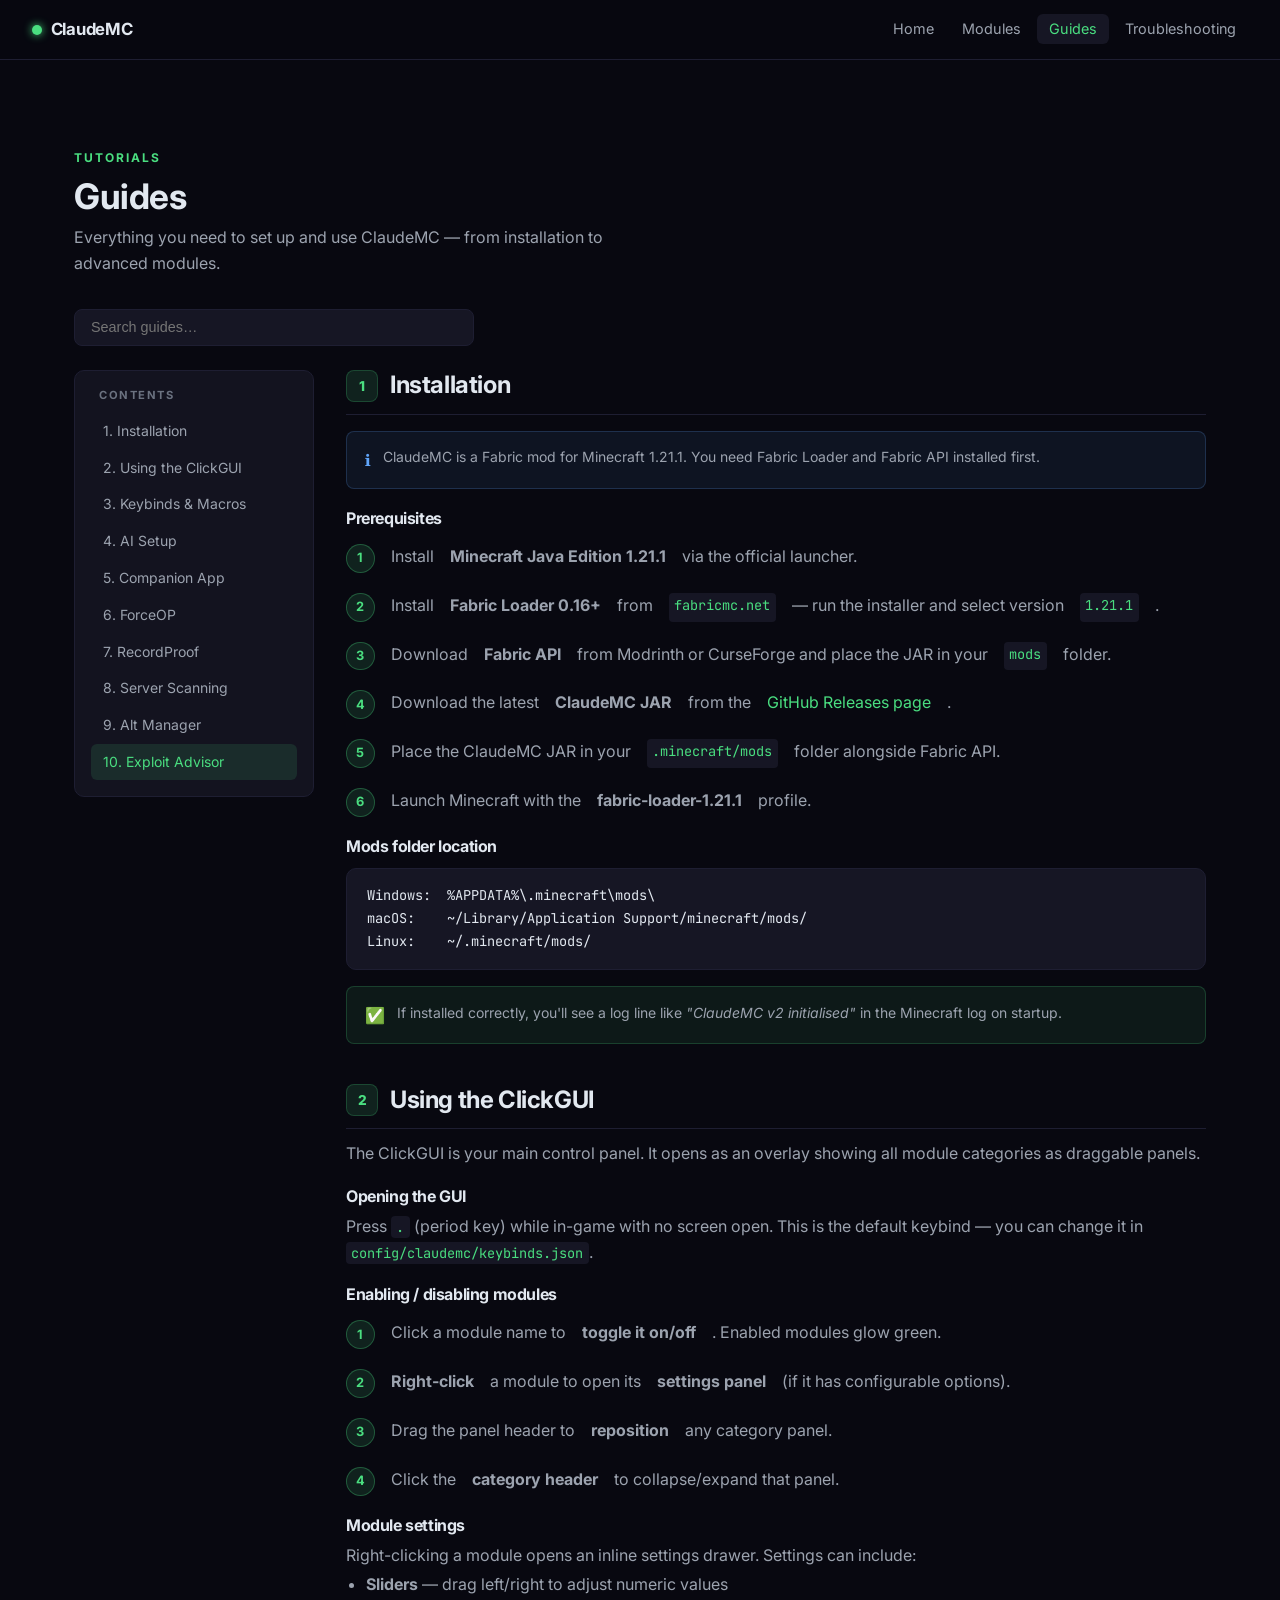
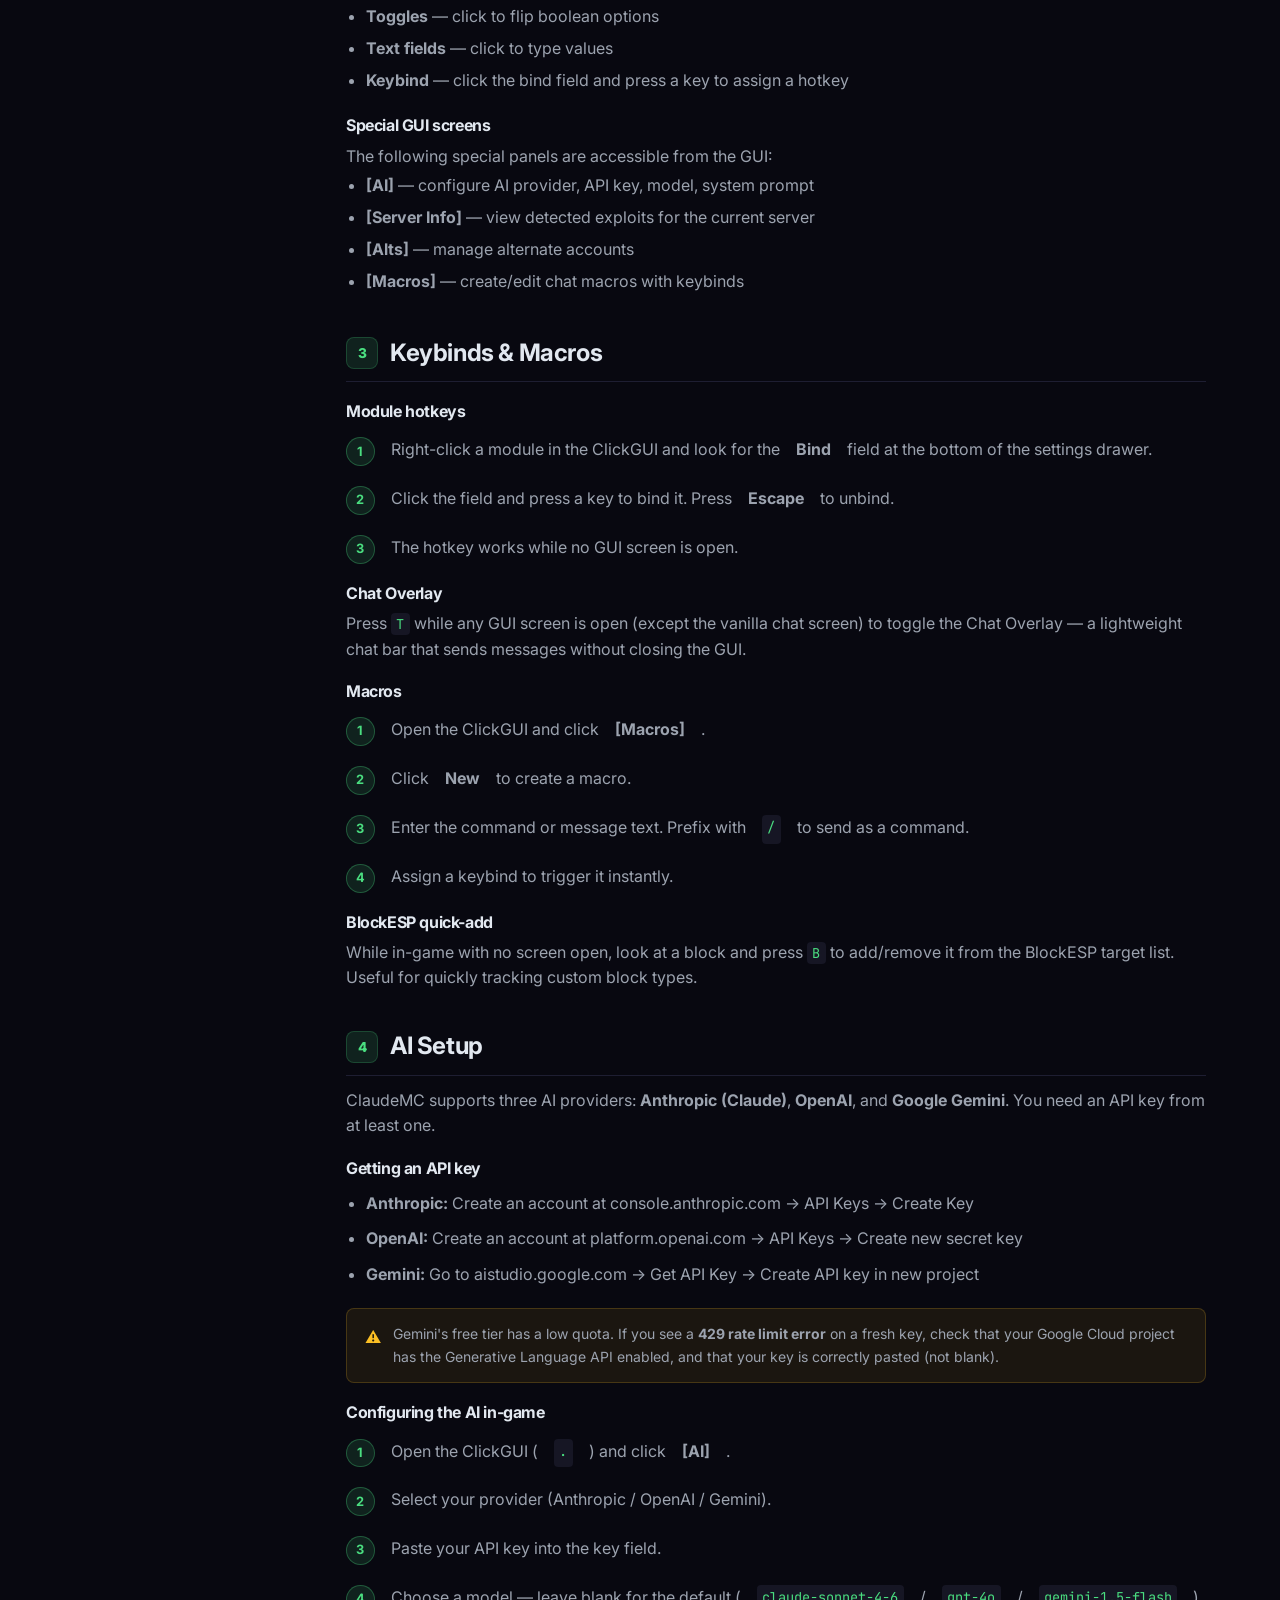
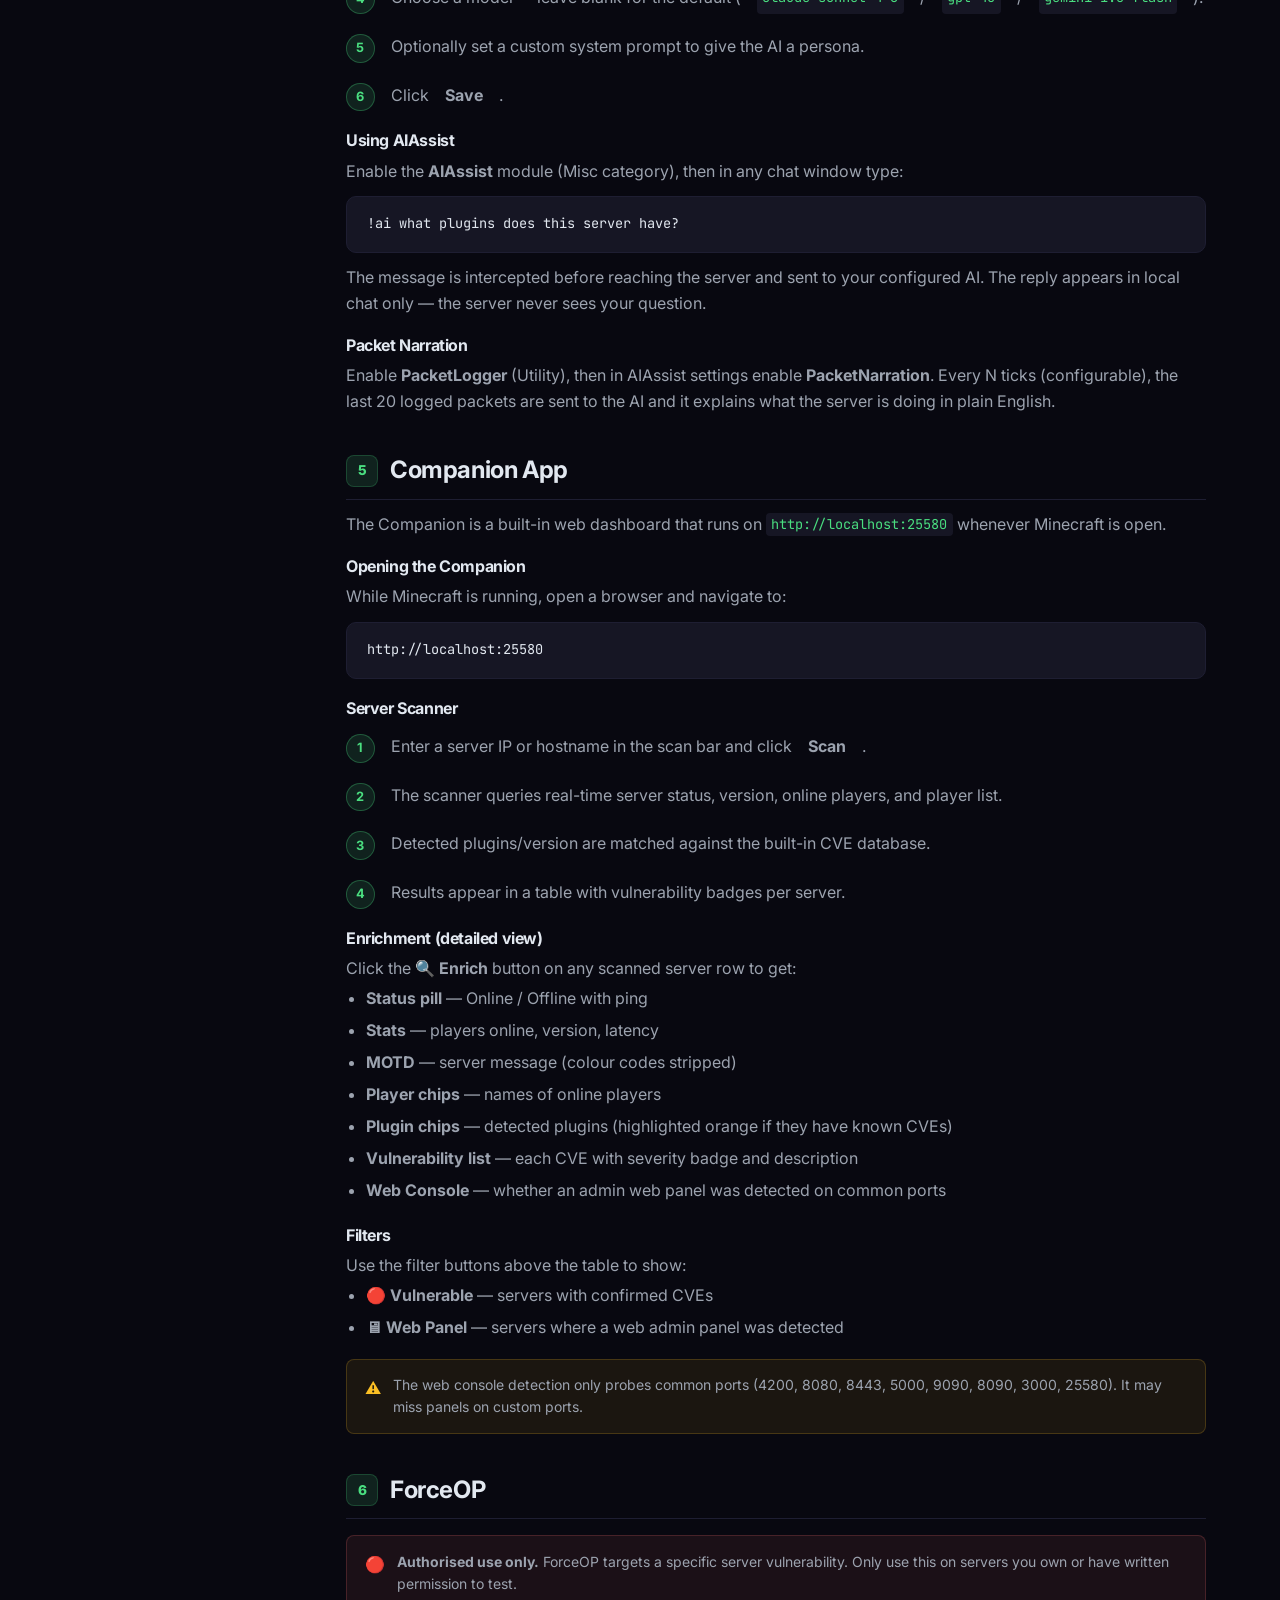
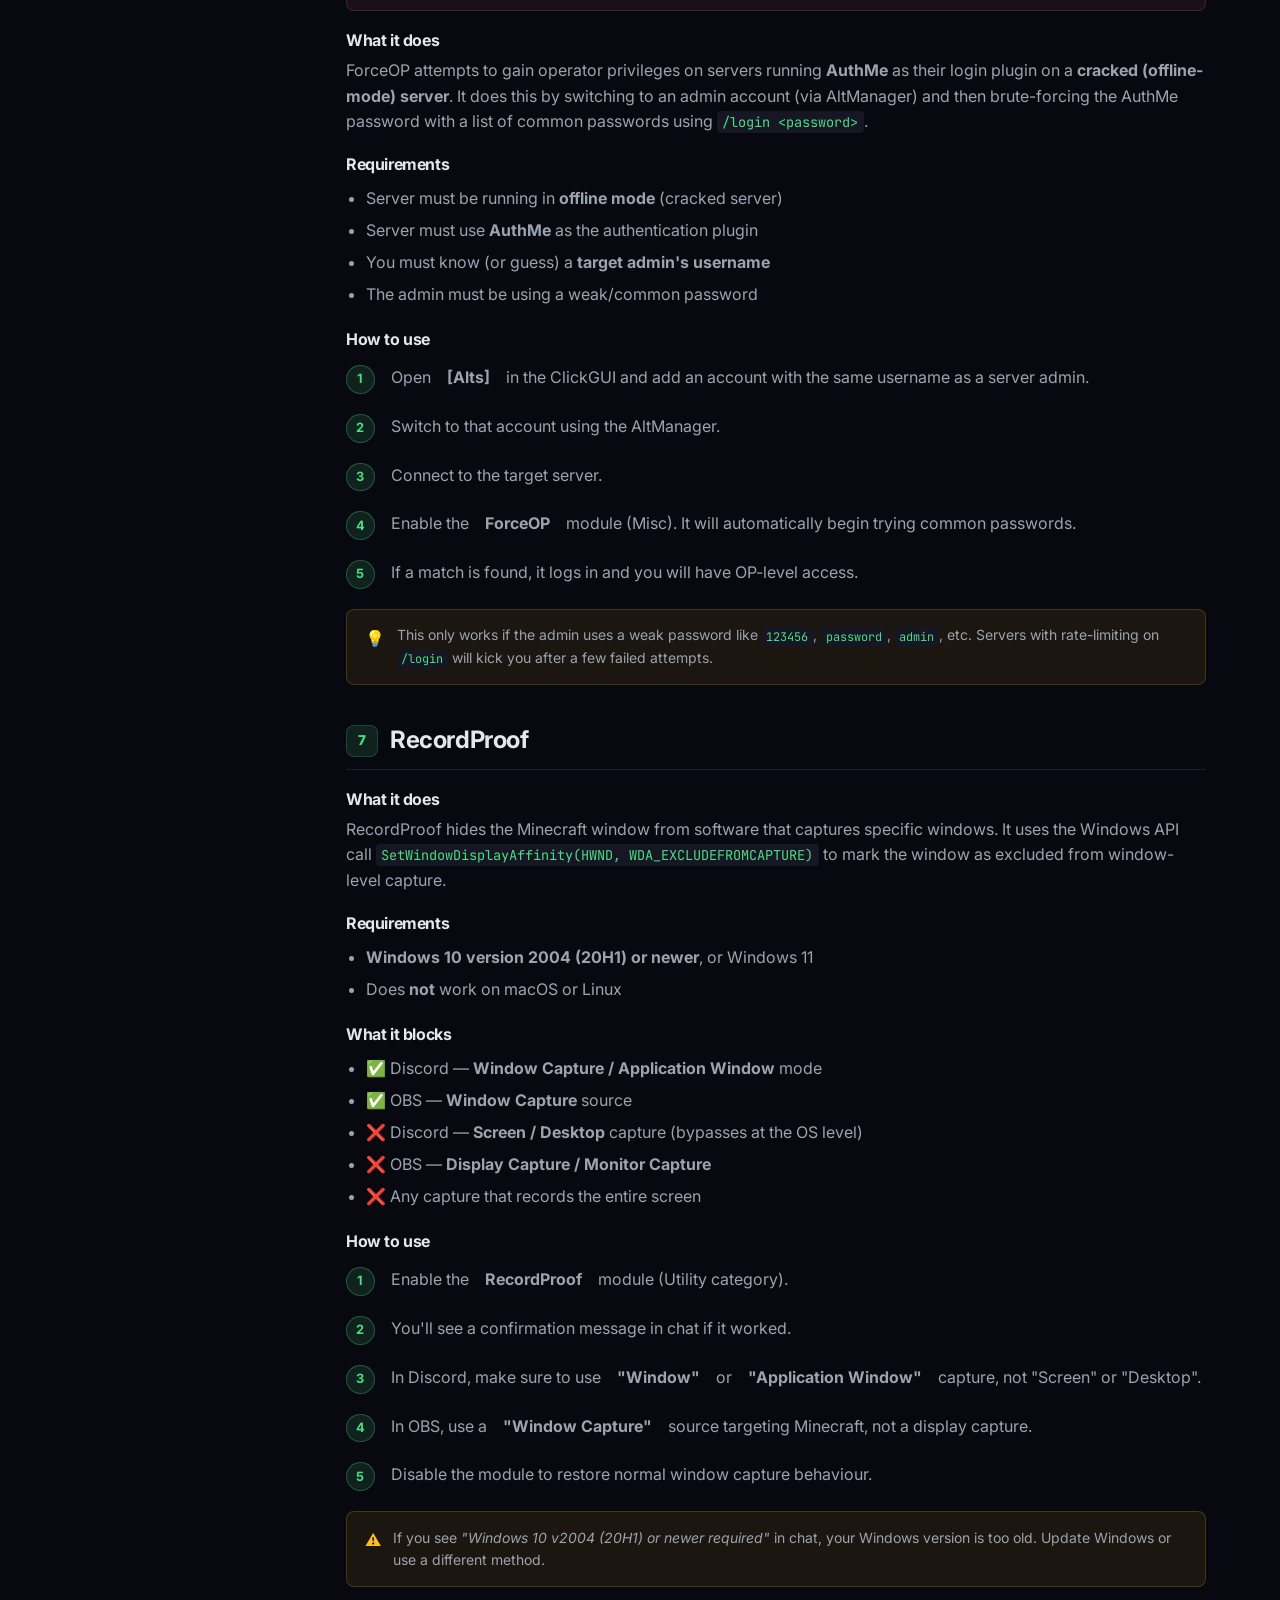
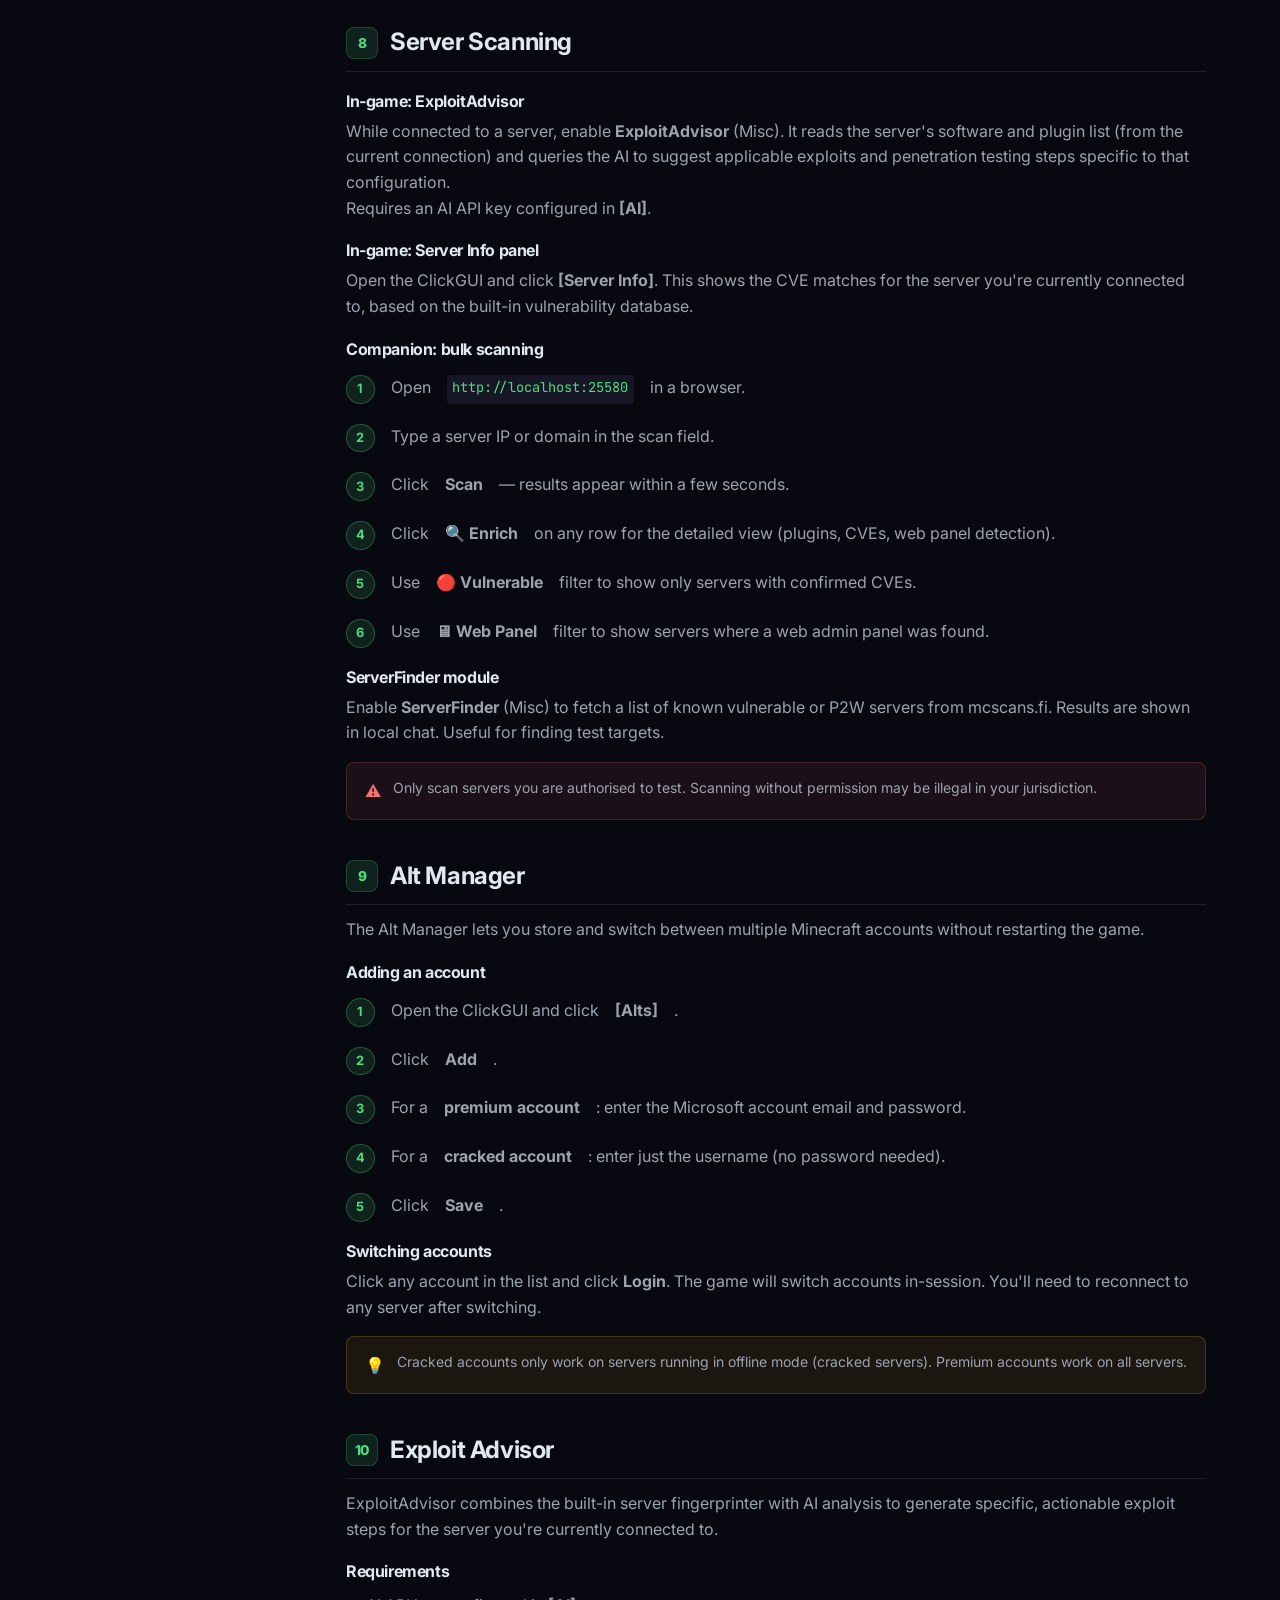
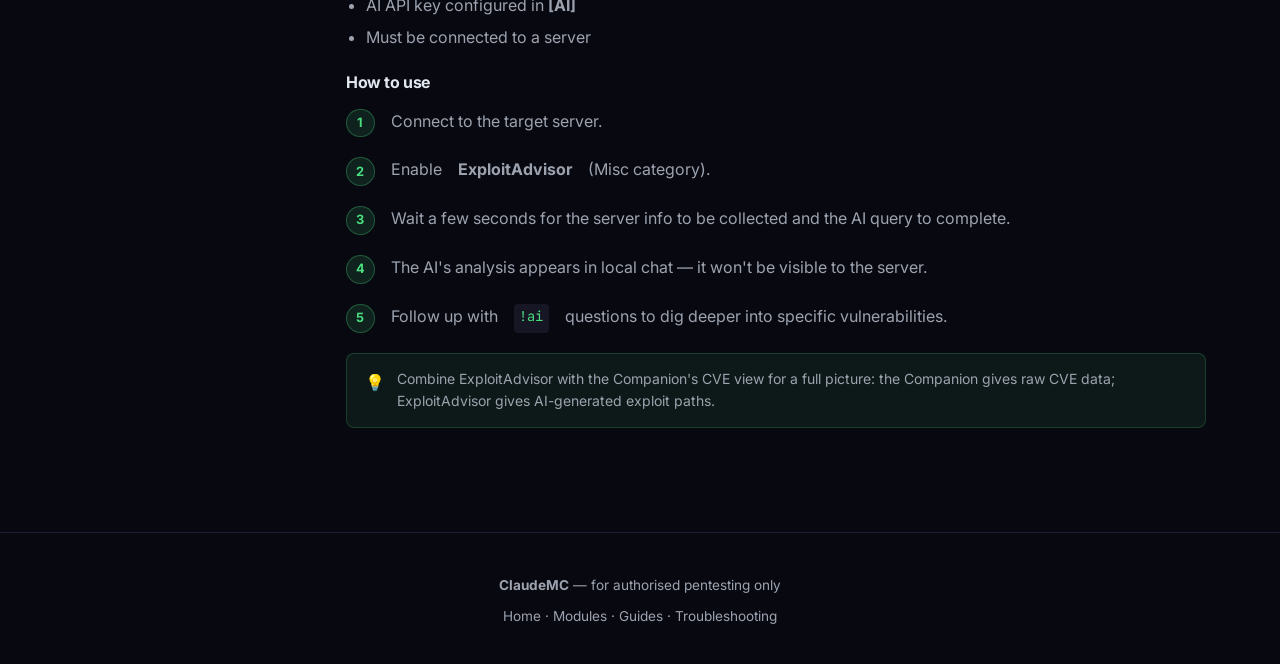
==== docs/guides.html @ 9103e734 "Add docs/ website: module reference, guides, troubleshooting Static GitHub Pages site with 4 pages (" ====
<!DOCTYPE html>
<html lang="en">
<head>
  <meta charset="UTF-8">
  <meta name="viewport" content="width=device-width, initial-scale=1.0">
  <title>Guides – ClaudeMC</title>
  <meta name="description" content="Step-by-step tutorials for ClaudeMC: installation, GUI, AI setup, Companion, ForceOP, RecordProof, server scanning and more.">
  <link rel="preconnect" href="https://fonts.googleapis.com">
  <link href="https://fonts.googleapis.com/css2?family=Inter:wght@400;500;600;700;800&family=JetBrains+Mono:wght@400;600&display=swap" rel="stylesheet">
  <link rel="stylesheet" href="style.css">
  <style>
    .page-hero { padding: 3rem 0 2rem; }
    .page-hero h1 { font-size: 2.2rem; margin-bottom: .5rem; }

    .guide-grid {
      display: grid;
      grid-template-columns: 240px 1fr;
      gap: 2rem;
      align-items: start;
    }

    .sidebar {
      position: sticky;
      top: calc(var(--nav-h) + 1rem);
      background: var(--card);
      border: 1px solid var(--border);
      border-radius: var(--radius);
      padding: 1rem;
    }

    .sidebar-title {
      font-size: .7rem;
      font-weight: 700;
      text-transform: uppercase;
      letter-spacing: 1.5px;
      color: var(--muted);
      padding: 0 .5rem .5rem;
    }

    .sidebar a {
      display: block;
      padding: .45rem .75rem;
      border-radius: 6px;
      font-size: .875rem;
      color: var(--muted2);
      text-decoration: none;
      transition: color .12s, background .12s;
    }

    .sidebar a:hover { color: var(--text); background: var(--bg3); }
    .sidebar a.active { color: var(--accent); background: var(--accent-dim); }

    .guides-content { min-width: 0; }

    .guide-item {
      margin-bottom: 2.5rem;
      scroll-margin-top: calc(var(--nav-h) + 1rem);
    }

    .guide-item h2 {
      font-size: 1.5rem;
      color: var(--text);
      display: flex;
      align-items: center;
      gap: .75rem;
      margin-bottom: .75rem;
      padding-bottom: .75rem;
      border-bottom: 1px solid var(--border);
    }

    .guide-item h3 {
      font-size: 1rem;
      color: var(--text);
      margin: 1.25rem 0 .5rem;
    }

    .guide-item p, .guide-item li { color: var(--muted2); }

    .guide-num {
      width: 2rem; height: 2rem;
      border-radius: 8px;
      background: var(--accent-dim);
      border: 1px solid rgba(74,222,128,.2);
      color: var(--accent);
      font-weight: 800;
      font-size: .85rem;
      display: flex;
      align-items: center;
      justify-content: center;
      flex-shrink: 0;
    }

    @media (max-width: 760px) {
      .guide-grid { grid-template-columns: 1fr; }
      .sidebar { position: static; }
    }
  </style>
</head>
<body>

<nav>
  <a href="index.html" class="nav-logo"><span class="dot"></span>ClaudeMC</a>
  <ul class="nav-links">
    <li><a href="index.html">Home</a></li>
    <li><a href="modules.html">Modules</a></li>
    <li><a href="guides.html">Guides</a></li>
    <li><a href="troubleshooting.html">Troubleshooting</a></li>
  </ul>
</nav>

<div class="container" style="padding-top:2.5rem; padding-bottom:4rem;">

  <div class="page-hero">
    <div class="section-label">Tutorials</div>
    <h1>Guides</h1>
    <p class="section-subtitle">Everything you need to set up and use ClaudeMC — from installation to advanced modules.</p>
  </div>

  <div style="margin-bottom:1.5rem;">
    <input type="text" id="guideSearch" placeholder="Search guides…" style="background:var(--bg3);border:1px solid var(--border);border-radius:8px;padding:.6rem 1rem;color:var(--text);font-size:.9rem;outline:none;width:100%;max-width:400px;">
  </div>

  <div class="guide-grid">

    <!-- Sidebar -->
    <aside class="sidebar">
      <div class="sidebar-title">Contents</div>
      <a href="#installation">1. Installation</a>
      <a href="#clickgui">2. Using the ClickGUI</a>
      <a href="#keybinds">3. Keybinds &amp; Macros</a>
      <a href="#ai-setup">4. AI Setup</a>
      <a href="#companion">5. Companion App</a>
      <a href="#forceop">6. ForceOP</a>
      <a href="#recordproof">7. RecordProof</a>
      <a href="#scanning">8. Server Scanning</a>
      <a href="#altmanager">9. Alt Manager</a>
      <a href="#exploitadvisor">10. Exploit Advisor</a>
    </aside>

    <!-- Content -->
    <div class="guides-content">

      <!-- ── 1. Installation ──────────────────────────────────────────── -->
      <div class="guide-item" id="installation">
        <h2><span class="guide-num">1</span> Installation</h2>

        <div class="callout callout-blue">
          <span class="callout-icon">ℹ️</span>
          <p>ClaudeMC is a Fabric mod for Minecraft 1.21.1. You need Fabric Loader and Fabric API installed first.</p>
        </div>

        <h3>Prerequisites</h3>
        <ul class="steps">
          <li>Install <strong>Minecraft Java Edition 1.21.1</strong> via the official launcher.</li>
          <li>Install <strong>Fabric Loader 0.16+</strong> from <code>fabricmc.net</code> — run the installer and select version <code>1.21.1</code>.</li>
          <li>Download <strong>Fabric API</strong> from Modrinth or CurseForge and place the JAR in your <code>mods</code> folder.</li>
          <li>Download the latest <strong>ClaudeMC JAR</strong> from the <a href="https://github.com/l0azathkamil/claudemc.v1/releases/latest">GitHub Releases page</a>.</li>
          <li>Place the ClaudeMC JAR in your <code>.minecraft/mods</code> folder alongside Fabric API.</li>
          <li>Launch Minecraft with the <strong>fabric-loader-1.21.1</strong> profile.</li>
        </ul>

        <h3>Mods folder location</h3>
        <pre><code>Windows:  %APPDATA%\.minecraft\mods\
macOS:    ~/Library/Application Support/minecraft/mods/
Linux:    ~/.minecraft/mods/</code></pre>

        <div class="callout callout-green">
          <span class="callout-icon">✅</span>
          <p>If installed correctly, you'll see a log line like <em>"ClaudeMC v2 initialised"</em> in the Minecraft log on startup.</p>
        </div>
      </div>

      <!-- ── 2. ClickGUI ──────────────────────────────────────────────── -->
      <div class="guide-item" id="clickgui">
        <h2><span class="guide-num">2</span> Using the ClickGUI</h2>

        <p>The ClickGUI is your main control panel. It opens as an overlay showing all module categories as draggable panels.</p>

        <h3>Opening the GUI</h3>
        <p>Press <code>.</code> (period key) while in-game with no screen open. This is the default keybind — you can change it in <code>config/claudemc/keybinds.json</code>.</p>

        <h3>Enabling / disabling modules</h3>
        <ul class="steps">
          <li>Click a module name to <strong>toggle it on/off</strong>. Enabled modules glow green.</li>
          <li><strong>Right-click</strong> a module to open its <strong>settings panel</strong> (if it has configurable options).</li>
          <li>Drag the panel header to <strong>reposition</strong> any category panel.</li>
          <li>Click the <strong>category header</strong> to collapse/expand that panel.</li>
        </ul>

        <h3>Module settings</h3>
        <p>Right-clicking a module opens an inline settings drawer. Settings can include:</p>
        <ul style="list-style:disc; padding-left:1.25rem; color:var(--muted2); line-height:2;">
          <li><strong>Sliders</strong> — drag left/right to adjust numeric values</li>
          <li><strong>Toggles</strong> — click to flip boolean options</li>
          <li><strong>Text fields</strong> — click to type values</li>
          <li><strong>Keybind</strong> — click the bind field and press a key to assign a hotkey</li>
        </ul>

        <h3>Special GUI screens</h3>
        <p>The following special panels are accessible from the GUI:</p>
        <ul style="list-style:disc; padding-left:1.25rem; color:var(--muted2); line-height:2;">
          <li><strong>[AI]</strong> — configure AI provider, API key, model, system prompt</li>
          <li><strong>[Server Info]</strong> — view detected exploits for the current server</li>
          <li><strong>[Alts]</strong> — manage alternate accounts</li>
          <li><strong>[Macros]</strong> — create/edit chat macros with keybinds</li>
        </ul>
      </div>

      <!-- ── 3. Keybinds & Macros ──────────────────────────────────────── -->
      <div class="guide-item" id="keybinds">
        <h2><span class="guide-num">3</span> Keybinds &amp; Macros</h2>

        <h3>Module hotkeys</h3>
        <ul class="steps">
          <li>Right-click a module in the ClickGUI and look for the <strong>Bind</strong> field at the bottom of the settings drawer.</li>
          <li>Click the field and press a key to bind it. Press <strong>Escape</strong> to unbind.</li>
          <li>The hotkey works while no GUI screen is open.</li>
        </ul>

        <h3>Chat Overlay</h3>
        <p>Press <code>T</code> while any GUI screen is open (except the vanilla chat screen) to toggle the Chat Overlay — a lightweight chat bar that sends messages without closing the GUI.</p>

        <h3>Macros</h3>
        <ul class="steps">
          <li>Open the ClickGUI and click <strong>[Macros]</strong>.</li>
          <li>Click <strong>New</strong> to create a macro.</li>
          <li>Enter the command or message text. Prefix with <code>/</code> to send as a command.</li>
          <li>Assign a keybind to trigger it instantly.</li>
        </ul>

        <h3>BlockESP quick-add</h3>
        <p>While in-game with no screen open, look at a block and press <code>B</code> to add/remove it from the BlockESP target list. Useful for quickly tracking custom block types.</p>
      </div>

      <!-- ── 4. AI Setup ───────────────────────────────────────────────── -->
      <div class="guide-item" id="ai-setup">
        <h2><span class="guide-num">4</span> AI Setup</h2>

        <p>ClaudeMC supports three AI providers: <strong>Anthropic (Claude)</strong>, <strong>OpenAI</strong>, and <strong>Google Gemini</strong>. You need an API key from at least one.</p>

        <h3>Getting an API key</h3>
        <ul style="list-style:disc; padding-left:1.25rem; color:var(--muted2); line-height:2.2;">
          <li><strong>Anthropic:</strong> Create an account at console.anthropic.com → API Keys → Create Key</li>
          <li><strong>OpenAI:</strong> Create an account at platform.openai.com → API Keys → Create new secret key</li>
          <li><strong>Gemini:</strong> Go to aistudio.google.com → Get API Key → Create API key in new project</li>
        </ul>

        <div class="callout callout-yellow">
          <span class="callout-icon">⚠️</span>
          <p>Gemini's free tier has a low quota. If you see a <strong>429 rate limit error</strong> on a fresh key, check that your Google Cloud project has the Generative Language API enabled, and that your key is correctly pasted (not blank).</p>
        </div>

        <h3>Configuring the AI in-game</h3>
        <ul class="steps">
          <li>Open the ClickGUI (<code>.</code>) and click <strong>[AI]</strong>.</li>
          <li>Select your provider (Anthropic / OpenAI / Gemini).</li>
          <li>Paste your API key into the key field.</li>
          <li>Choose a model — leave blank for the default (<code>claude-sonnet-4-6</code> / <code>gpt-4o</code> / <code>gemini-1.5-flash</code>).</li>
          <li>Optionally set a custom system prompt to give the AI a persona.</li>
          <li>Click <strong>Save</strong>.</li>
        </ul>

        <h3>Using AIAssist</h3>
        <p>Enable the <strong>AIAssist</strong> module (Misc category), then in any chat window type:</p>
        <pre><code>!ai what plugins does this server have?</code></pre>
        <p>The message is intercepted before reaching the server and sent to your configured AI. The reply appears in local chat only — the server never sees your question.</p>

        <h3>Packet Narration</h3>
        <p>Enable <strong>PacketLogger</strong> (Utility), then in AIAssist settings enable <strong>PacketNarration</strong>. Every N ticks (configurable), the last 20 logged packets are sent to the AI and it explains what the server is doing in plain English.</p>
      </div>

      <!-- ── 5. Companion App ──────────────────────────────────────────── -->
      <div class="guide-item" id="companion">
        <h2><span class="guide-num">5</span> Companion App</h2>

        <p>The Companion is a built-in web dashboard that runs on <code>http://localhost:25580</code> whenever Minecraft is open.</p>

        <h3>Opening the Companion</h3>
        <p>While Minecraft is running, open a browser and navigate to:</p>
        <pre><code>http://localhost:25580</code></pre>

        <h3>Server Scanner</h3>
        <ul class="steps">
          <li>Enter a server IP or hostname in the scan bar and click <strong>Scan</strong>.</li>
          <li>The scanner queries real-time server status, version, online players, and player list.</li>
          <li>Detected plugins/version are matched against the built-in CVE database.</li>
          <li>Results appear in a table with vulnerability badges per server.</li>
        </ul>

        <h3>Enrichment (detailed view)</h3>
        <p>Click the <strong>🔍 Enrich</strong> button on any scanned server row to get:</p>
        <ul style="list-style:disc; padding-left:1.25rem; color:var(--muted2); line-height:2;">
          <li><strong>Status pill</strong> — Online / Offline with ping</li>
          <li><strong>Stats</strong> — players online, version, latency</li>
          <li><strong>MOTD</strong> — server message (colour codes stripped)</li>
          <li><strong>Player chips</strong> — names of online players</li>
          <li><strong>Plugin chips</strong> — detected plugins (highlighted orange if they have known CVEs)</li>
          <li><strong>Vulnerability list</strong> — each CVE with severity badge and description</li>
          <li><strong>Web Console</strong> — whether an admin web panel was detected on common ports</li>
        </ul>

        <h3>Filters</h3>
        <p>Use the filter buttons above the table to show:</p>
        <ul style="list-style:disc; padding-left:1.25rem; color:var(--muted2); line-height:2;">
          <li><strong>🔴 Vulnerable</strong> — servers with confirmed CVEs</li>
          <li><strong>🖥 Web Panel</strong> — servers where a web admin panel was detected</li>
        </ul>

        <div class="callout callout-yellow">
          <span class="callout-icon">⚠️</span>
          <p>The web console detection only probes common ports (4200, 8080, 8443, 5000, 9090, 8090, 3000, 25580). It may miss panels on custom ports.</p>
        </div>
      </div>

      <!-- ── 6. ForceOP ────────────────────────────────────────────────── -->
      <div class="guide-item" id="forceop">
        <h2><span class="guide-num">6</span> ForceOP</h2>

        <div class="callout callout-red">
          <span class="callout-icon">🔴</span>
          <p><strong>Authorised use only.</strong> ForceOP targets a specific server vulnerability. Only use this on servers you own or have written permission to test.</p>
        </div>

        <h3>What it does</h3>
        <p>ForceOP attempts to gain operator privileges on servers running <strong>AuthMe</strong> as their login plugin on a <strong>cracked (offline-mode) server</strong>. It does this by switching to an admin account (via AltManager) and then brute-forcing the AuthMe password with a list of common passwords using <code>/login &lt;password&gt;</code>.</p>

        <h3>Requirements</h3>
        <ul style="list-style:disc; padding-left:1.25rem; color:var(--muted2); line-height:2;">
          <li>Server must be running in <strong>offline mode</strong> (cracked server)</li>
          <li>Server must use <strong>AuthMe</strong> as the authentication plugin</li>
          <li>You must know (or guess) a <strong>target admin's username</strong></li>
          <li>The admin must be using a weak/common password</li>
        </ul>

        <h3>How to use</h3>
        <ul class="steps">
          <li>Open <strong>[Alts]</strong> in the ClickGUI and add an account with the same username as a server admin.</li>
          <li>Switch to that account using the AltManager.</li>
          <li>Connect to the target server.</li>
          <li>Enable the <strong>ForceOP</strong> module (Misc). It will automatically begin trying common passwords.</li>
          <li>If a match is found, it logs in and you will have OP-level access.</li>
        </ul>

        <div class="callout callout-yellow">
          <span class="callout-icon">💡</span>
          <p>This only works if the admin uses a weak password like <code>123456</code>, <code>password</code>, <code>admin</code>, etc. Servers with rate-limiting on <code>/login</code> will kick you after a few failed attempts.</p>
        </div>
      </div>

      <!-- ── 7. RecordProof ────────────────────────────────────────────── -->
      <div class="guide-item" id="recordproof">
        <h2><span class="guide-num">7</span> RecordProof</h2>

        <h3>What it does</h3>
        <p>RecordProof hides the Minecraft window from software that captures specific windows. It uses the Windows API call <code>SetWindowDisplayAffinity(HWND, WDA_EXCLUDEFROMCAPTURE)</code> to mark the window as excluded from window-level capture.</p>

        <h3>Requirements</h3>
        <ul style="list-style:disc; padding-left:1.25rem; color:var(--muted2); line-height:2;">
          <li><strong>Windows 10 version 2004 (20H1) or newer</strong>, or Windows 11</li>
          <li>Does <strong>not</strong> work on macOS or Linux</li>
        </ul>

        <h3>What it blocks</h3>
        <ul style="list-style:disc; padding-left:1.25rem; color:var(--muted2); line-height:2;">
          <li>✅ Discord — <strong>Window Capture / Application Window</strong> mode</li>
          <li>✅ OBS — <strong>Window Capture</strong> source</li>
          <li>❌ Discord — <strong>Screen / Desktop</strong> capture (bypasses at the OS level)</li>
          <li>❌ OBS — <strong>Display Capture / Monitor Capture</strong></li>
          <li>❌ Any capture that records the entire screen</li>
        </ul>

        <h3>How to use</h3>
        <ul class="steps">
          <li>Enable the <strong>RecordProof</strong> module (Utility category).</li>
          <li>You'll see a confirmation message in chat if it worked.</li>
          <li>In Discord, make sure to use <strong>"Window"</strong> or <strong>"Application Window"</strong> capture, not "Screen" or "Desktop".</li>
          <li>In OBS, use a <strong>"Window Capture"</strong> source targeting Minecraft, not a display capture.</li>
          <li>Disable the module to restore normal window capture behaviour.</li>
        </ul>

        <div class="callout callout-yellow">
          <span class="callout-icon">⚠️</span>
          <p>If you see <em>"Windows 10 v2004 (20H1) or newer required"</em> in chat, your Windows version is too old. Update Windows or use a different method.</p>
        </div>
      </div>

      <!-- ── 8. Server Scanning ─────────────────────────────────────────── -->
      <div class="guide-item" id="scanning">
        <h2><span class="guide-num">8</span> Server Scanning</h2>

        <h3>In-game: ExploitAdvisor</h3>
        <p>While connected to a server, enable <strong>ExploitAdvisor</strong> (Misc). It reads the server's software and plugin list (from the current connection) and queries the AI to suggest applicable exploits and penetration testing steps specific to that configuration.</p>
        <p>Requires an AI API key configured in <strong>[AI]</strong>.</p>

        <h3>In-game: Server Info panel</h3>
        <p>Open the ClickGUI and click <strong>[Server Info]</strong>. This shows the CVE matches for the server you're currently connected to, based on the built-in vulnerability database.</p>

        <h3>Companion: bulk scanning</h3>
        <ul class="steps">
          <li>Open <code>http://localhost:25580</code> in a browser.</li>
          <li>Type a server IP or domain in the scan field.</li>
          <li>Click <strong>Scan</strong> — results appear within a few seconds.</li>
          <li>Click <strong>🔍 Enrich</strong> on any row for the detailed view (plugins, CVEs, web panel detection).</li>
          <li>Use <strong>🔴 Vulnerable</strong> filter to show only servers with confirmed CVEs.</li>
          <li>Use <strong>🖥 Web Panel</strong> filter to show servers where a web admin panel was found.</li>
        </ul>

        <h3>ServerFinder module</h3>
        <p>Enable <strong>ServerFinder</strong> (Misc) to fetch a list of known vulnerable or P2W servers from mcscans.fi. Results are shown in local chat. Useful for finding test targets.</p>

        <div class="callout callout-red">
          <span class="callout-icon">⚠️</span>
          <p>Only scan servers you are authorised to test. Scanning without permission may be illegal in your jurisdiction.</p>
        </div>
      </div>

      <!-- ── 9. Alt Manager ─────────────────────────────────────────────── -->
      <div class="guide-item" id="altmanager">
        <h2><span class="guide-num">9</span> Alt Manager</h2>

        <p>The Alt Manager lets you store and switch between multiple Minecraft accounts without restarting the game.</p>

        <h3>Adding an account</h3>
        <ul class="steps">
          <li>Open the ClickGUI and click <strong>[Alts]</strong>.</li>
          <li>Click <strong>Add</strong>.</li>
          <li>For a <strong>premium account</strong>: enter the Microsoft account email and password.</li>
          <li>For a <strong>cracked account</strong>: enter just the username (no password needed).</li>
          <li>Click <strong>Save</strong>.</li>
        </ul>

        <h3>Switching accounts</h3>
        <p>Click any account in the list and click <strong>Login</strong>. The game will switch accounts in-session. You'll need to reconnect to any server after switching.</p>

        <div class="callout callout-yellow">
          <span class="callout-icon">💡</span>
          <p>Cracked accounts only work on servers running in offline mode (cracked servers). Premium accounts work on all servers.</p>
        </div>
      </div>

      <!-- ── 10. Exploit Advisor ────────────────────────────────────────── -->
      <div class="guide-item" id="exploitadvisor">
        <h2><span class="guide-num">10</span> Exploit Advisor</h2>

        <p>ExploitAdvisor combines the built-in server fingerprinter with AI analysis to generate specific, actionable exploit steps for the server you're currently connected to.</p>

        <h3>Requirements</h3>
        <ul style="list-style:disc; padding-left:1.25rem; color:var(--muted2); line-height:2;">
          <li>AI API key configured in <strong>[AI]</strong></li>
          <li>Must be connected to a server</li>
        </ul>

        <h3>How to use</h3>
        <ul class="steps">
          <li>Connect to the target server.</li>
          <li>Enable <strong>ExploitAdvisor</strong> (Misc category).</li>
          <li>Wait a few seconds for the server info to be collected and the AI query to complete.</li>
          <li>The AI's analysis appears in local chat — it won't be visible to the server.</li>
          <li>Follow up with <code>!ai</code> questions to dig deeper into specific vulnerabilities.</li>
        </ul>

        <div class="callout callout-green">
          <span class="callout-icon">💡</span>
          <p>Combine ExploitAdvisor with the Companion's CVE view for a full picture: the Companion gives raw CVE data; ExploitAdvisor gives AI-generated exploit paths.</p>
        </div>
      </div>

    </div><!-- /guides-content -->
  </div><!-- /guide-grid -->
</div>

<footer>
  <div class="container">
    <p><strong>ClaudeMC</strong> — for authorised pentesting only</p>
    <p style="margin-top:.4rem;">
      <a href="index.html">Home</a> ·
      <a href="modules.html">Modules</a> ·
      <a href="guides.html">Guides</a> ·
      <a href="troubleshooting.html">Troubleshooting</a>
    </p>
  </div>
</footer>

<script src="script.js"></script>
<script>
  // Highlight active sidebar link on scroll
  const sections = document.querySelectorAll('.guide-item');
  const links = document.querySelectorAll('.sidebar a');
  const observer = new IntersectionObserver(entries => {
    entries.forEach(e => {
      if (e.isIntersecting) {
        links.forEach(l => l.classList.remove('active'));
        const match = document.querySelector(`.sidebar a[href="#${e.target.id}"]`);
        if (match) match.classList.add('active');
      }
    });
  }, { rootMargin: '-60px 0px -60% 0px' });
  sections.forEach(s => observer.observe(s));
</script>
</body>
</html>
---- docs/style.css ----
/* ClaudeMC Website – Shared Styles */

:root {
  --bg:         #080810;
  --bg2:        #0f0f1a;
  --bg3:        #161624;
  --card:       #13131f;
  --card-hover: #1a1a2e;
  --border:     #1e1e32;
  --accent:     #4ade80;
  --accent2:    #22c55e;
  --accent-dim: rgba(74,222,128,.12);
  --text:       #e2e8f0;
  --muted:      #6b7280;
  --muted2:     #9ca3af;
  --danger:     #f87171;
  --warn:       #fbbf24;
  --info:       #60a5fa;
  --purple:     #a78bfa;
  --orange:     #fb923c;
  --radius:     10px;
  --nav-h:      60px;
}

*, *::before, *::after { box-sizing: border-box; margin: 0; padding: 0; }

html { scroll-behavior: smooth; }

body {
  background: var(--bg);
  color: var(--text);
  font-family: 'Inter', system-ui, -apple-system, sans-serif;
  line-height: 1.6;
  min-height: 100vh;
}

a { color: var(--accent); text-decoration: none; }
a:hover { text-decoration: underline; }

/* ── Navigation ─────────────────────────────────────────────────────── */

nav {
  position: sticky;
  top: 0;
  z-index: 100;
  height: var(--nav-h);
  background: rgba(8,8,16,.92);
  backdrop-filter: blur(12px);
  border-bottom: 1px solid var(--border);
  display: flex;
  align-items: center;
  padding: 0 2rem;
  gap: 2rem;
}

.nav-logo {
  display: flex;
  align-items: center;
  gap: .55rem;
  font-weight: 700;
  font-size: 1.05rem;
  color: var(--text);
  letter-spacing: -.3px;
  flex-shrink: 0;
  text-decoration: none;
}

.nav-logo .dot {
  width: 10px; height: 10px;
  border-radius: 50%;
  background: var(--accent);
  box-shadow: 0 0 8px var(--accent);
  flex-shrink: 0;
}

.nav-links {
  display: flex;
  gap: .25rem;
  list-style: none;
  margin-left: auto;
}

.nav-links a {
  color: var(--muted2);
  font-size: .9rem;
  padding: .4rem .75rem;
  border-radius: 6px;
  transition: color .15s, background .15s;
  text-decoration: none;
}

.nav-links a:hover,
.nav-links a.active {
  color: var(--text);
  background: var(--bg3);
}

.nav-links a.active {
  color: var(--accent);
}

/* ── Layout helpers ─────────────────────────────────────────────────── */

.container {
  max-width: 1180px;
  margin: 0 auto;
  padding: 0 1.5rem;
}

section { padding: 4rem 0; }

h1, h2, h3, h4 {
  font-weight: 700;
  line-height: 1.2;
  letter-spacing: -.4px;
}

p { color: var(--muted2); }

/* ── Badges / chips ─────────────────────────────────────────────────── */

.badge {
  display: inline-block;
  font-size: .7rem;
  font-weight: 600;
  padding: .15rem .45rem;
  border-radius: 4px;
  letter-spacing: .3px;
  text-transform: uppercase;
  white-space: nowrap;
}

.badge-chat     { background:#1e3a5f; color:#93c5fd; }
.badge-combat   { background:#3b1a1a; color:#fca5a5; }
.badge-exploit  { background:#3b1a2e; color:#f9a8d4; }
.badge-misc     { background:#1a2e1a; color:#86efac; }
.badge-movement { background:#1a2a3b; color:#7dd3fc; }
.badge-player   { background:#2a1a3b; color:#c4b5fd; }
.badge-render   { background:#2e2a14; color:#fde68a; }
.badge-utility  { background:#1e2e2e; color:#67e8f9; }
.badge-world    { background:#2a2214; color:#fcd34d; }
.badge-win      { background:#1e2a1e; color:#6ee7b7; border:1px solid #065f46; }
.badge-key      { background:#1e2620; color:#34d399; border:1px solid #065f46; }
.badge-warn     { background:#3b2a14; color:var(--warn); border:1px solid #78350f; }
.badge-danger   { background:#3b1414; color:var(--danger); border:1px solid #7f1d1d; }
.badge-green    { background:var(--accent-dim); color:var(--accent); border:1px solid rgba(74,222,128,.25); }

/* ── Cards ──────────────────────────────────────────────────────────── */

.card {
  background: var(--card);
  border: 1px solid var(--border);
  border-radius: var(--radius);
  padding: 1.5rem;
  transition: border-color .2s, background .2s;
}

.card:hover {
  border-color: rgba(74,222,128,.3);
  background: var(--card-hover);
}

/* ── Buttons ────────────────────────────────────────────────────────── */

.btn {
  display: inline-flex;
  align-items: center;
  gap: .5rem;
  padding: .6rem 1.25rem;
  border-radius: 8px;
  font-weight: 600;
  font-size: .9rem;
  cursor: pointer;
  border: none;
  transition: filter .15s, transform .1s;
  text-decoration: none;
  white-space: nowrap;
}

.btn:hover { filter: brightness(1.1); transform: translateY(-1px); text-decoration: none; }
.btn:active { transform: translateY(0); }

.btn-primary {
  background: var(--accent);
  color: #0a1a0a;
}

.btn-outline {
  background: transparent;
  color: var(--text);
  border: 1px solid var(--border);
}

.btn-outline:hover { border-color: var(--accent); color: var(--accent); }

/* ── Section headings ───────────────────────────────────────────────── */

.section-label {
  font-size: .75rem;
  font-weight: 700;
  text-transform: uppercase;
  letter-spacing: 2px;
  color: var(--accent);
  margin-bottom: .5rem;
}

.section-title {
  font-size: 2rem;
  color: var(--text);
  margin-bottom: .75rem;
}

.section-subtitle {
  font-size: 1rem;
  color: var(--muted2);
  max-width: 560px;
}

/* ── Search / filter bar ────────────────────────────────────────────── */

.search-bar {
  display: flex;
  gap: .75rem;
  flex-wrap: wrap;
  align-items: center;
  margin-bottom: 1.5rem;
}

.search-bar input {
  flex: 1;
  min-width: 220px;
  background: var(--bg3);
  border: 1px solid var(--border);
  border-radius: 8px;
  padding: .6rem 1rem;
  color: var(--text);
  font-size: .9rem;
  outline: none;
  transition: border-color .15s;
}

.search-bar input::placeholder { color: var(--muted); }
.search-bar input:focus { border-color: var(--accent); }

.filter-btn {
  padding: .5rem .9rem;
  border-radius: 6px;
  border: 1px solid var(--border);
  background: var(--bg3);
  color: var(--muted2);
  font-size: .8rem;
  font-weight: 600;
  cursor: pointer;
  transition: all .15s;
  white-space: nowrap;
}

.filter-btn:hover,
.filter-btn.active {
  border-color: var(--accent);
  color: var(--accent);
  background: var(--accent-dim);
}

/* ── Table ──────────────────────────────────────────────────────────── */

.table-wrap {
  overflow-x: auto;
  border-radius: var(--radius);
  border: 1px solid var(--border);
}

table {
  width: 100%;
  border-collapse: collapse;
  font-size: .875rem;
}

thead th {
  background: var(--bg3);
  color: var(--muted2);
  font-weight: 600;
  font-size: .75rem;
  text-transform: uppercase;
  letter-spacing: .8px;
  padding: .75rem 1rem;
  text-align: left;
  border-bottom: 1px solid var(--border);
}

tbody tr {
  border-bottom: 1px solid var(--border);
  transition: background .12s;
}

tbody tr:last-child { border-bottom: none; }
tbody tr:hover { background: var(--bg3); }

tbody td {
  padding: .75rem 1rem;
  color: var(--text);
  vertical-align: middle;
}

tbody td.muted { color: var(--muted2); }

/* ── Accordion / details ────────────────────────────────────────────── */

details {
  border: 1px solid var(--border);
  border-radius: var(--radius);
  overflow: hidden;
  margin-bottom: .75rem;
}

details[open] { border-color: rgba(74,222,128,.25); }

summary {
  padding: 1rem 1.25rem;
  background: var(--card);
  cursor: pointer;
  font-weight: 600;
  color: var(--text);
  list-style: none;
  display: flex;
  align-items: center;
  gap: .75rem;
  user-select: none;
  transition: background .15s;
}

summary:hover { background: var(--card-hover); }
summary::-webkit-details-marker { display: none; }

summary::after {
  content: '+';
  margin-left: auto;
  color: var(--muted);
  font-size: 1.1rem;
  transition: transform .2s;
}

details[open] summary::after {
  content: '−';
}

.details-body {
  padding: 1.25rem;
  background: var(--bg2);
  border-top: 1px solid var(--border);
  color: var(--muted2);
  line-height: 1.7;
}

.details-body p { margin-bottom: .75rem; }
.details-body p:last-child { margin-bottom: 0; }

/* ── Step list ──────────────────────────────────────────────────────── */

.steps { list-style: none; counter-reset: step; margin: 1rem 0; }

.steps li {
  counter-increment: step;
  display: flex;
  gap: 1rem;
  margin-bottom: 1.25rem;
  color: var(--muted2);
}

.steps li::before {
  content: counter(step);
  flex-shrink: 0;
  width: 1.8rem;
  height: 1.8rem;
  border-radius: 50%;
  background: var(--accent-dim);
  border: 1px solid rgba(74,222,128,.3);
  color: var(--accent);
  font-weight: 700;
  font-size: .8rem;
  display: flex;
  align-items: center;
  justify-content: center;
}

/* ── Code blocks ────────────────────────────────────────────────────── */

code {
  font-family: 'JetBrains Mono', 'Fira Code', monospace;
  font-size: .85em;
  background: var(--bg3);
  padding: .15em .4em;
  border-radius: 4px;
  color: var(--accent);
}

pre {
  background: var(--bg3);
  border: 1px solid var(--border);
  border-radius: var(--radius);
  padding: 1rem 1.25rem;
  overflow-x: auto;
  margin: .75rem 0;
}

pre code {
  background: none;
  padding: 0;
  font-size: .85rem;
  color: var(--text);
}

/* ── Callout boxes ──────────────────────────────────────────────────── */

.callout {
  border-radius: 8px;
  padding: .9rem 1.1rem;
  margin: 1rem 0;
  display: flex;
  gap: .75rem;
  align-items: flex-start;
  font-size: .875rem;
  line-height: 1.6;
}

.callout-icon { flex-shrink: 0; font-size: 1rem; margin-top: .1rem; }

.callout-green  { background:rgba(74,222,128,.08); border:1px solid rgba(74,222,128,.2); color:var(--accent); }
.callout-yellow { background:rgba(251,191,36,.08); border:1px solid rgba(251,191,36,.2); color:var(--warn); }
.callout-red    { background:rgba(248,113,113,.08); border:1px solid rgba(248,113,113,.2); color:var(--danger); }
.callout-blue   { background:rgba(96,165,250,.08); border:1px solid rgba(96,165,250,.2); color:var(--info); }

.callout p { color: inherit; margin: 0; }

/* ── Footer ─────────────────────────────────────────────────────────── */

footer {
  border-top: 1px solid var(--border);
  padding: 2.5rem 0;
  color: var(--muted);
  font-size: .85rem;
  text-align: center;
  line-height: 1.8;
}

footer a { color: var(--muted2); }
footer a:hover { color: var(--accent); }

/* ── Responsive ─────────────────────────────────────────────────────── */

@media (max-width: 700px) {
  .nav-links { gap: 0; }
  .nav-links a { padding: .35rem .5rem; font-size: .82rem; }
  .section-title { font-size: 1.5rem; }
  .container { padding: 0 1rem; }
  section { padding: 2.5rem 0; }
}

/* ── Utility ────────────────────────────────────────────────────────── */

.flex { display: flex; }
.flex-col { flex-direction: column; }
.gap-1 { gap: .25rem; }
.gap-2 { gap: .5rem; }
.gap-3 { gap: .75rem; }
.gap-4 { gap: 1rem; }
.items-center { align-items: center; }
.flex-wrap { flex-wrap: wrap; }
.mt-1 { margin-top: .25rem; }
.mt-2 { margin-top: .5rem; }
.mt-3 { margin-top: .75rem; }
.mt-4 { margin-top: 1rem; }
.mb-2 { margin-bottom: .5rem; }
.mb-4 { margin-bottom: 1rem; }
.hidden { display: none !important; }
.text-accent { color: var(--accent); }
.text-muted  { color: var(--muted2); }
.text-sm     { font-size: .875rem; }
.font-mono   { font-family: 'JetBrains Mono', monospace; }
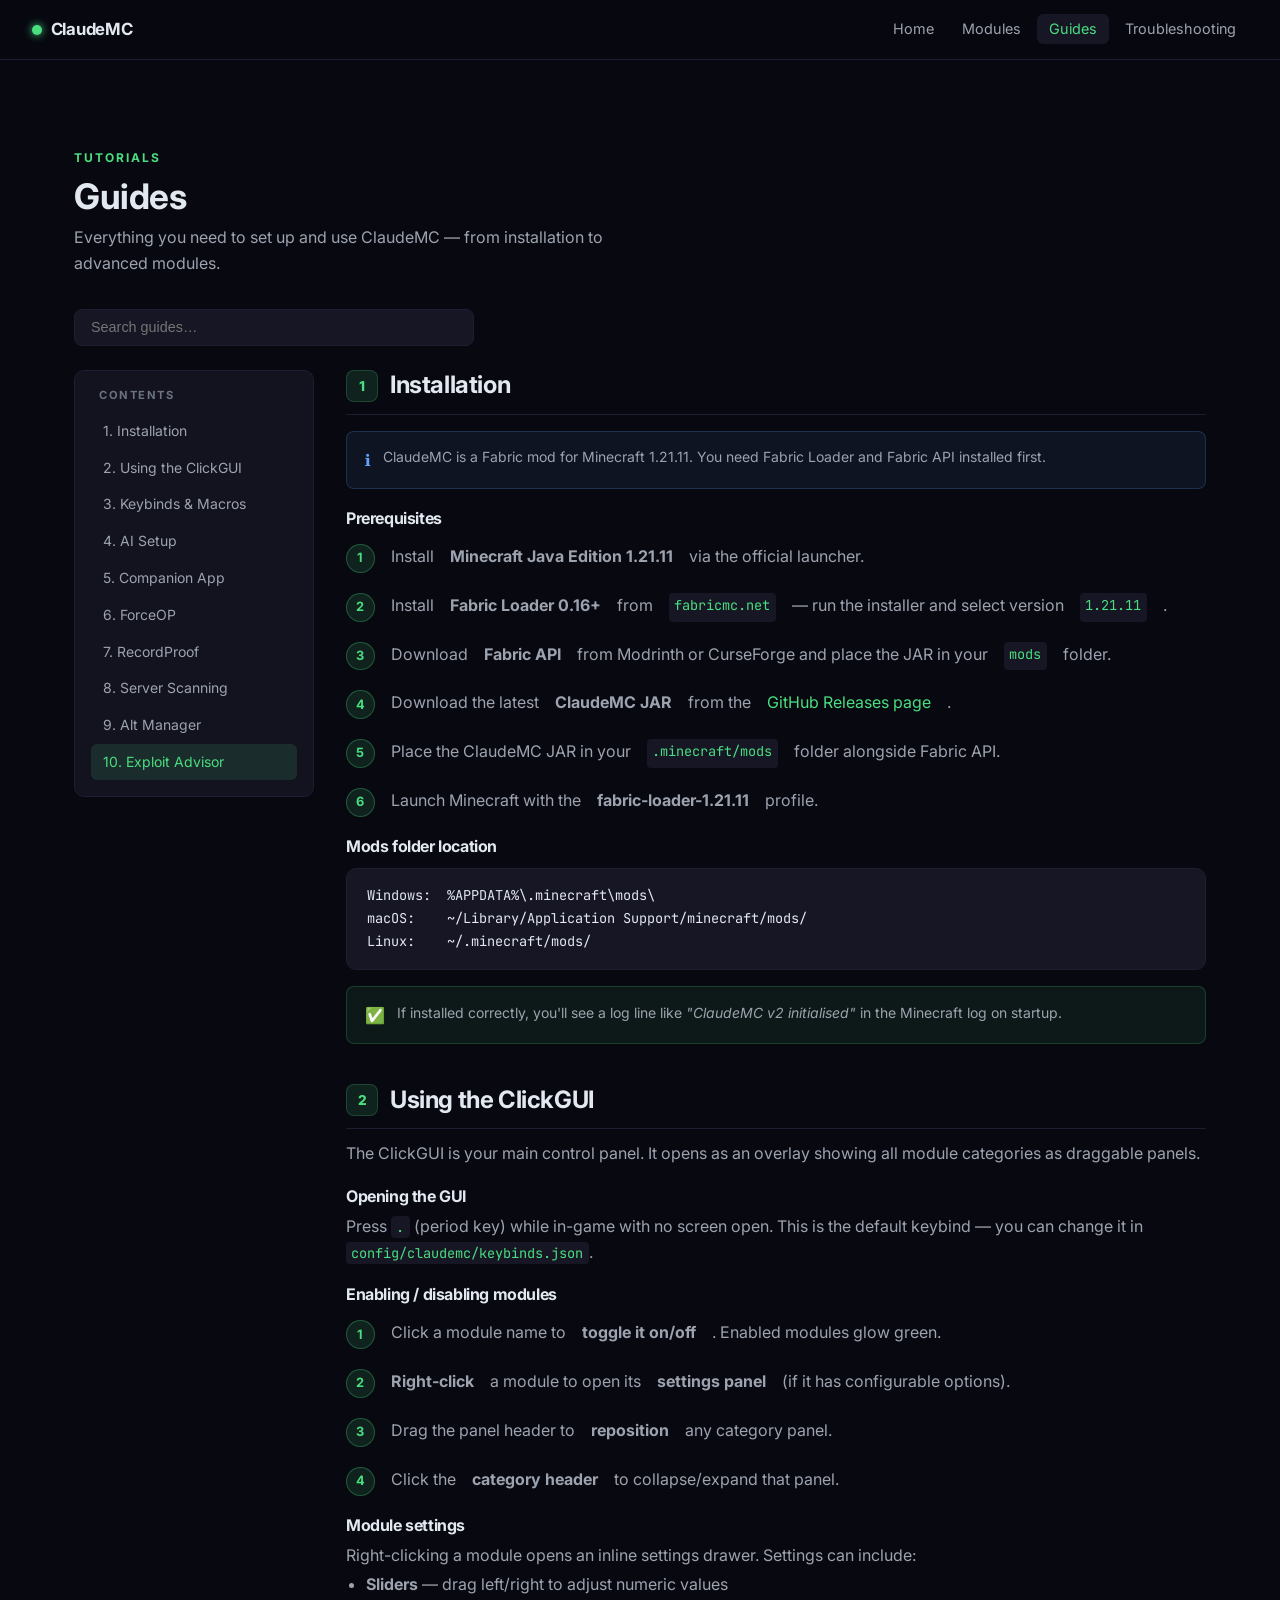
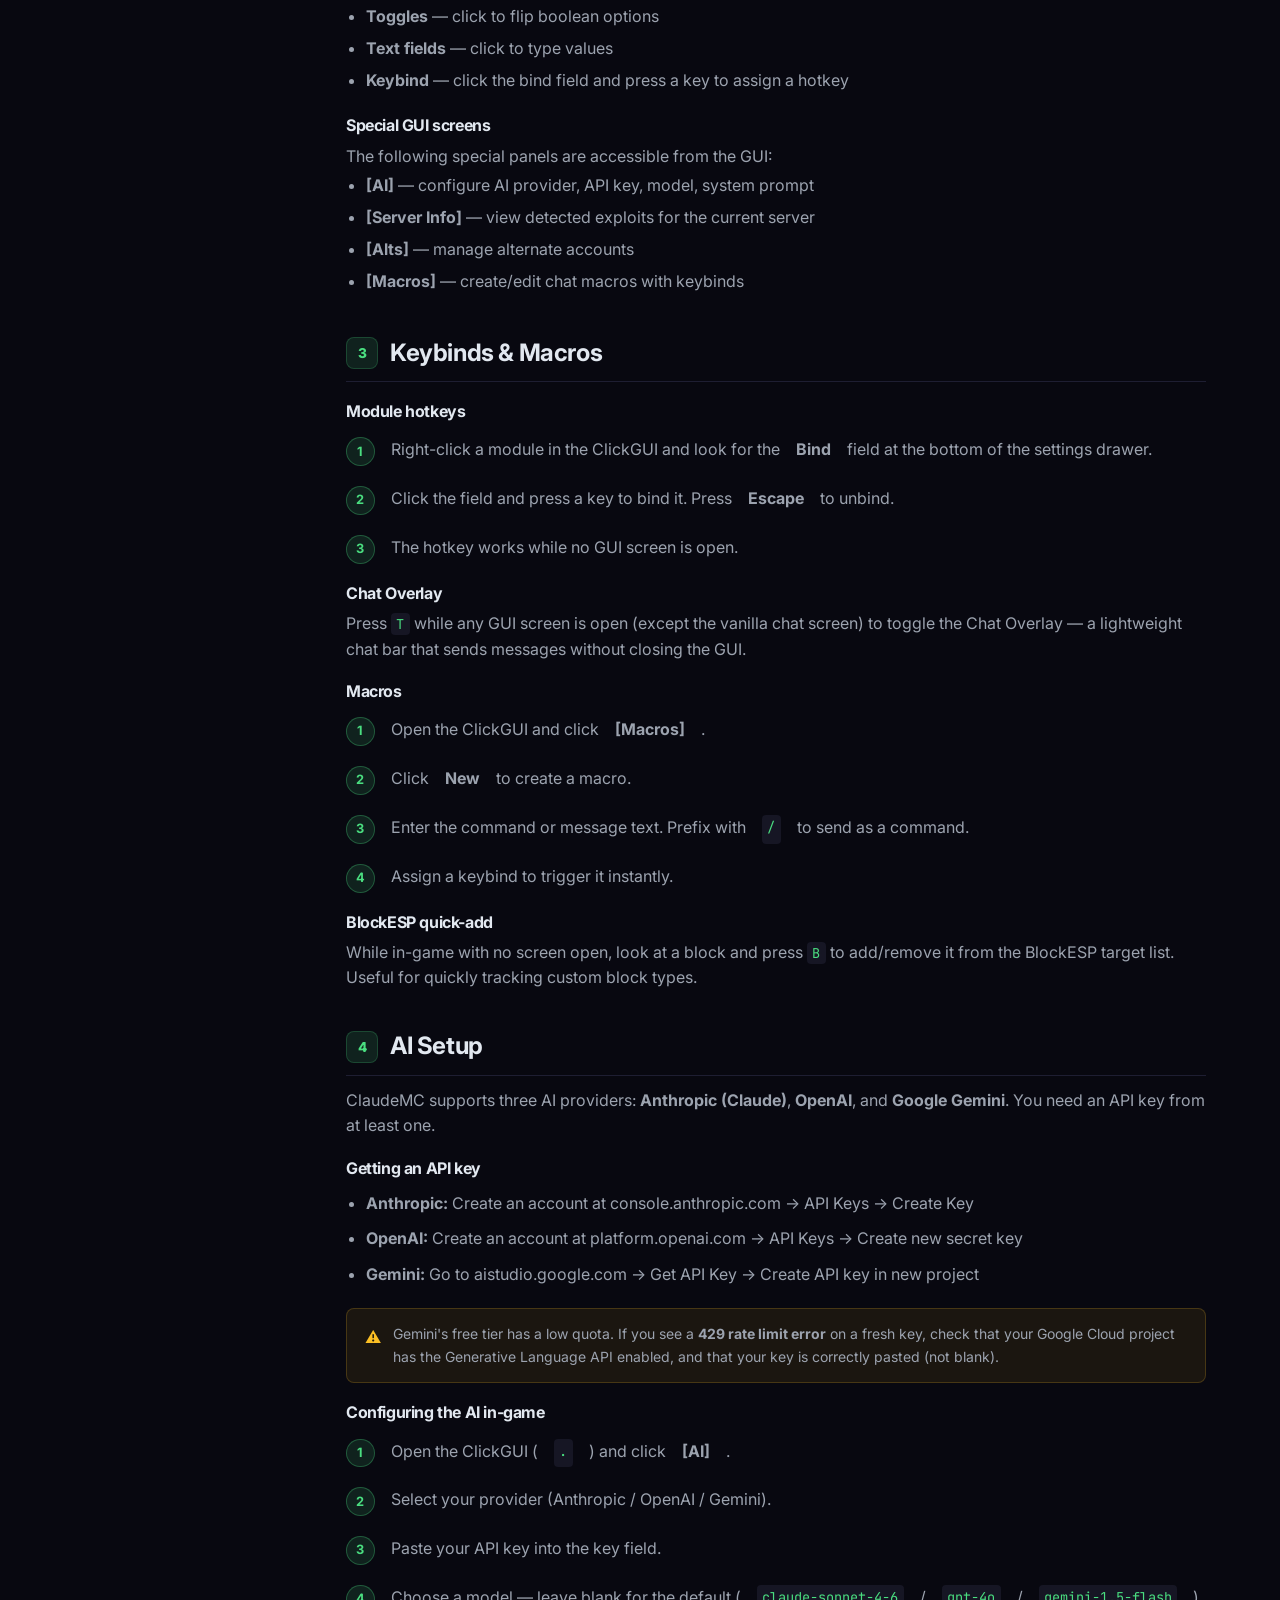
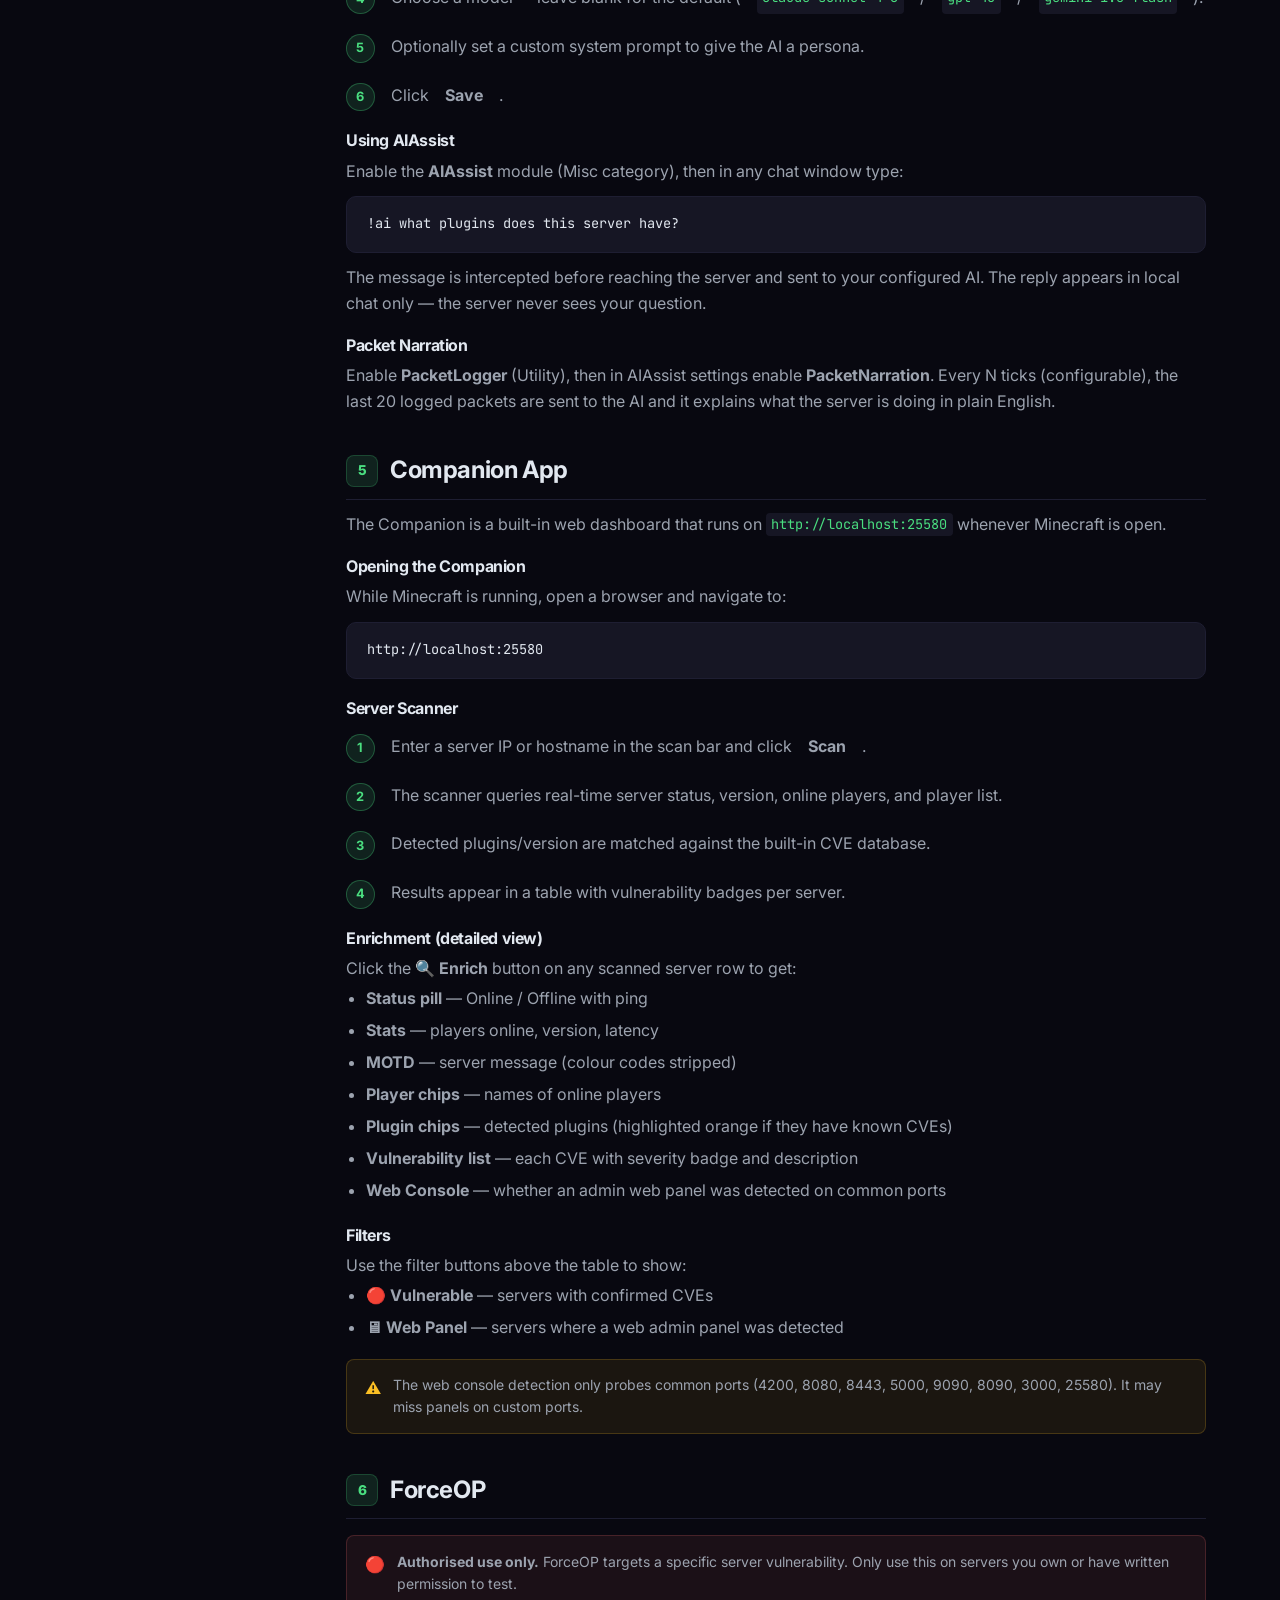
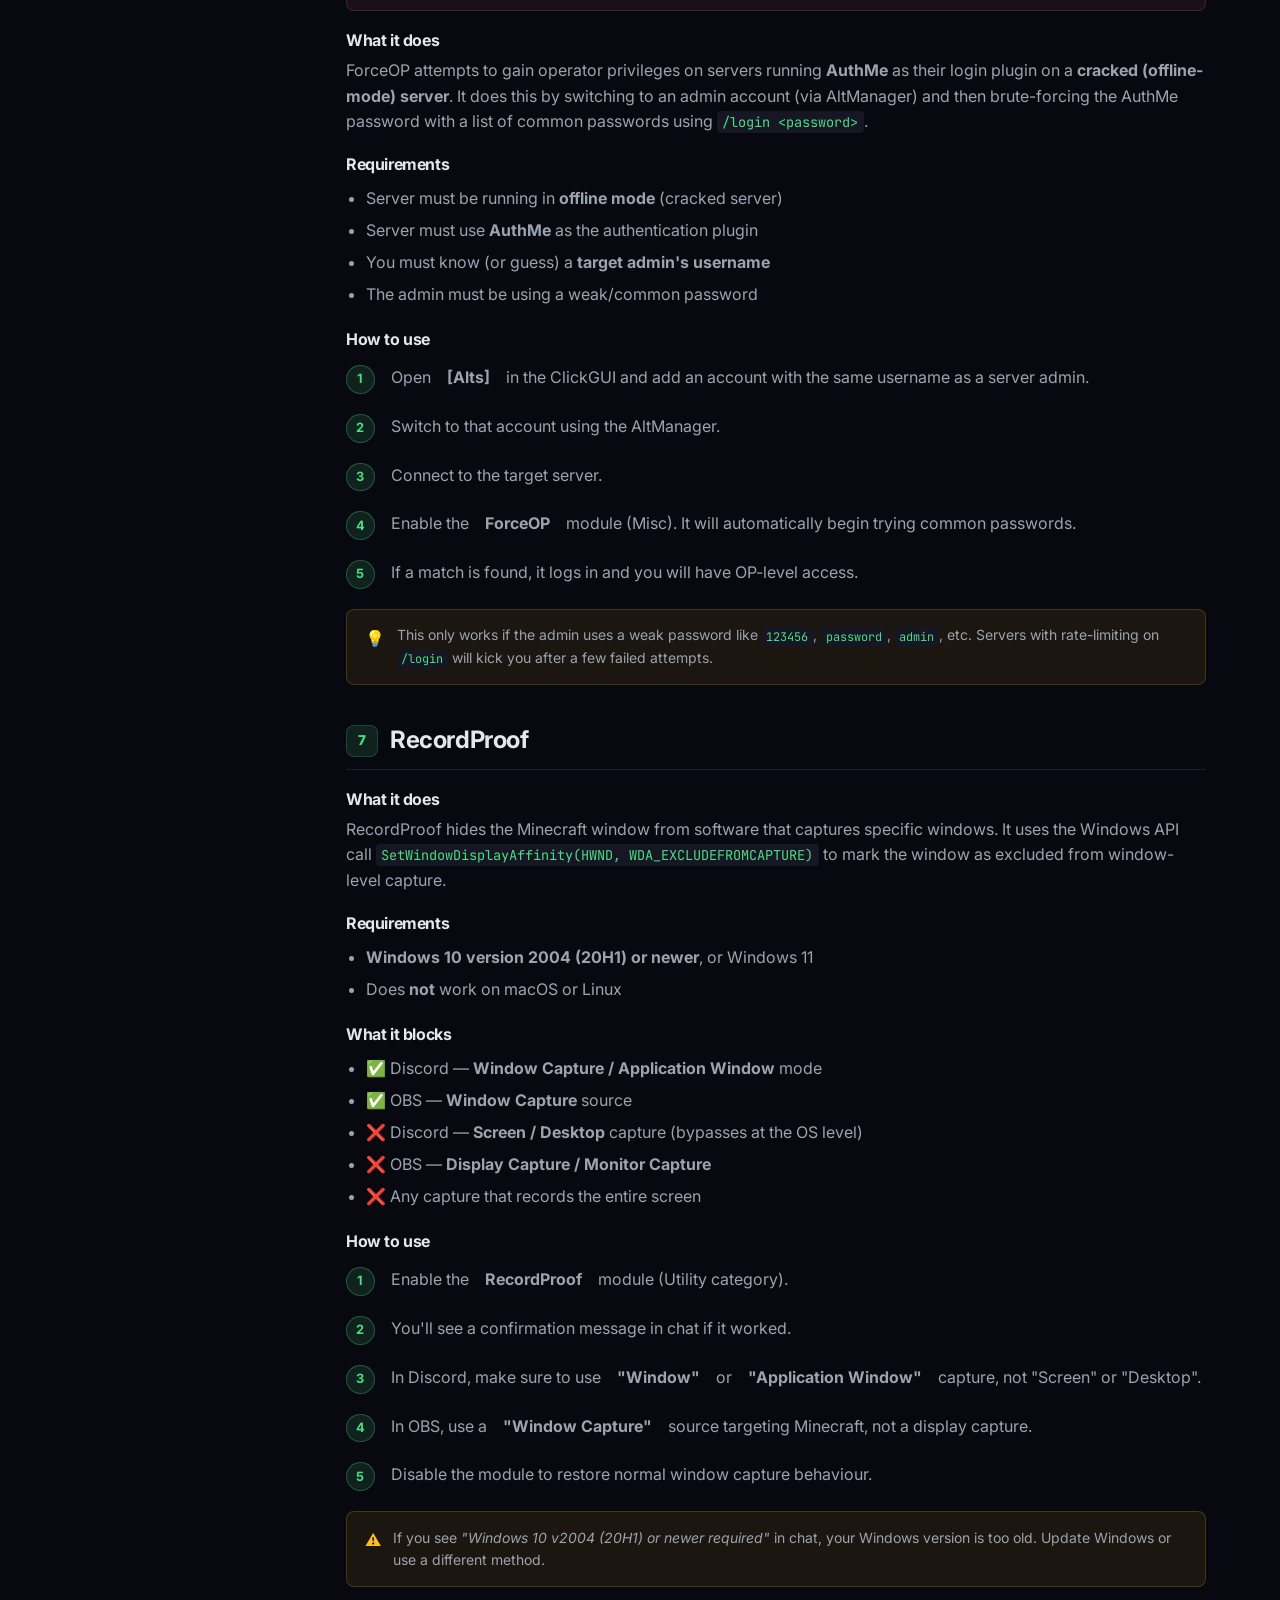
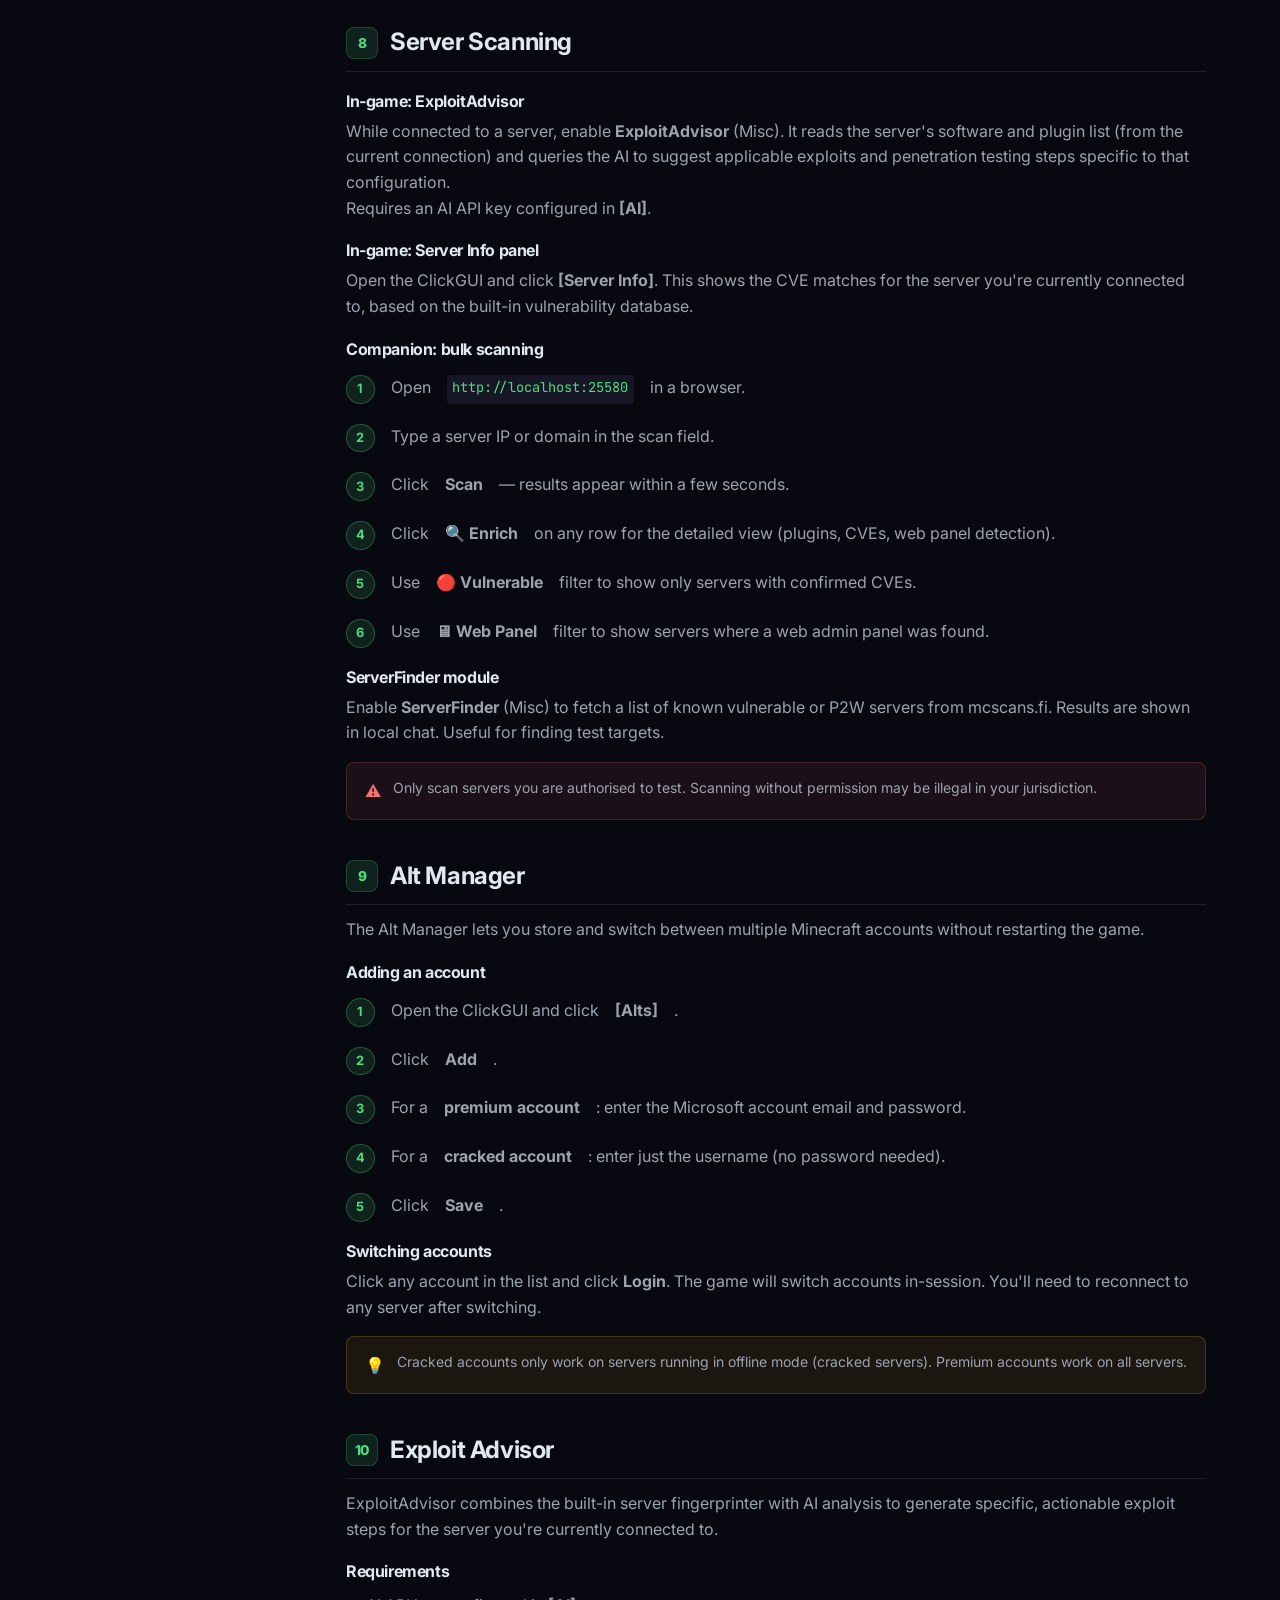
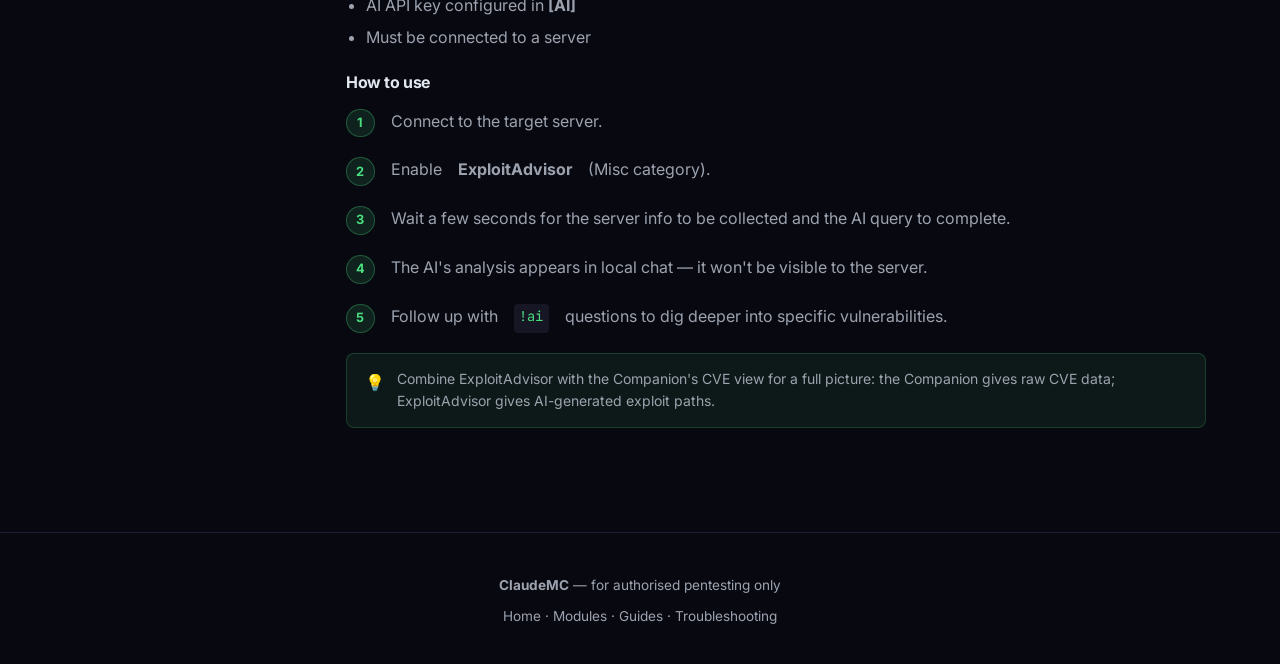
==== commit db0730c4: "docs: fix MC version to 1.21.11 everywhere; auto-update release version from GitHub API" ====
--- a/docs/guides.html
+++ b/docs/guides.html
@@ -146,17 +146,17 @@
 
         <div class="callout callout-blue">
           <span class="callout-icon">ℹ️</span>
-          <p>ClaudeMC is a Fabric mod for Minecraft 1.21.1. You need Fabric Loader and Fabric API installed first.</p>
+          <p>ClaudeMC is a Fabric mod for Minecraft 1.21.11. You need Fabric Loader and Fabric API installed first.</p>
         </div>
 
         <h3>Prerequisites</h3>
         <ul class="steps">
-          <li>Install <strong>Minecraft Java Edition 1.21.1</strong> via the official launcher.</li>
-          <li>Install <strong>Fabric Loader 0.16+</strong> from <code>fabricmc.net</code> — run the installer and select version <code>1.21.1</code>.</li>
+          <li>Install <strong>Minecraft Java Edition 1.21.11</strong> via the official launcher.</li>
+          <li>Install <strong>Fabric Loader 0.16+</strong> from <code>fabricmc.net</code> — run the installer and select version <code>1.21.11</code>.</li>
           <li>Download <strong>Fabric API</strong> from Modrinth or CurseForge and place the JAR in your <code>mods</code> folder.</li>
           <li>Download the latest <strong>ClaudeMC JAR</strong> from the <a href="https://github.com/l0azathkamil/claudemc.v1/releases/latest">GitHub Releases page</a>.</li>
           <li>Place the ClaudeMC JAR in your <code>.minecraft/mods</code> folder alongside Fabric API.</li>
-          <li>Launch Minecraft with the <strong>fabric-loader-1.21.1</strong> profile.</li>
+          <li>Launch Minecraft with the <strong>fabric-loader-1.21.11</strong> profile.</li>
         </ul>
 
         <h3>Mods folder location</h3>
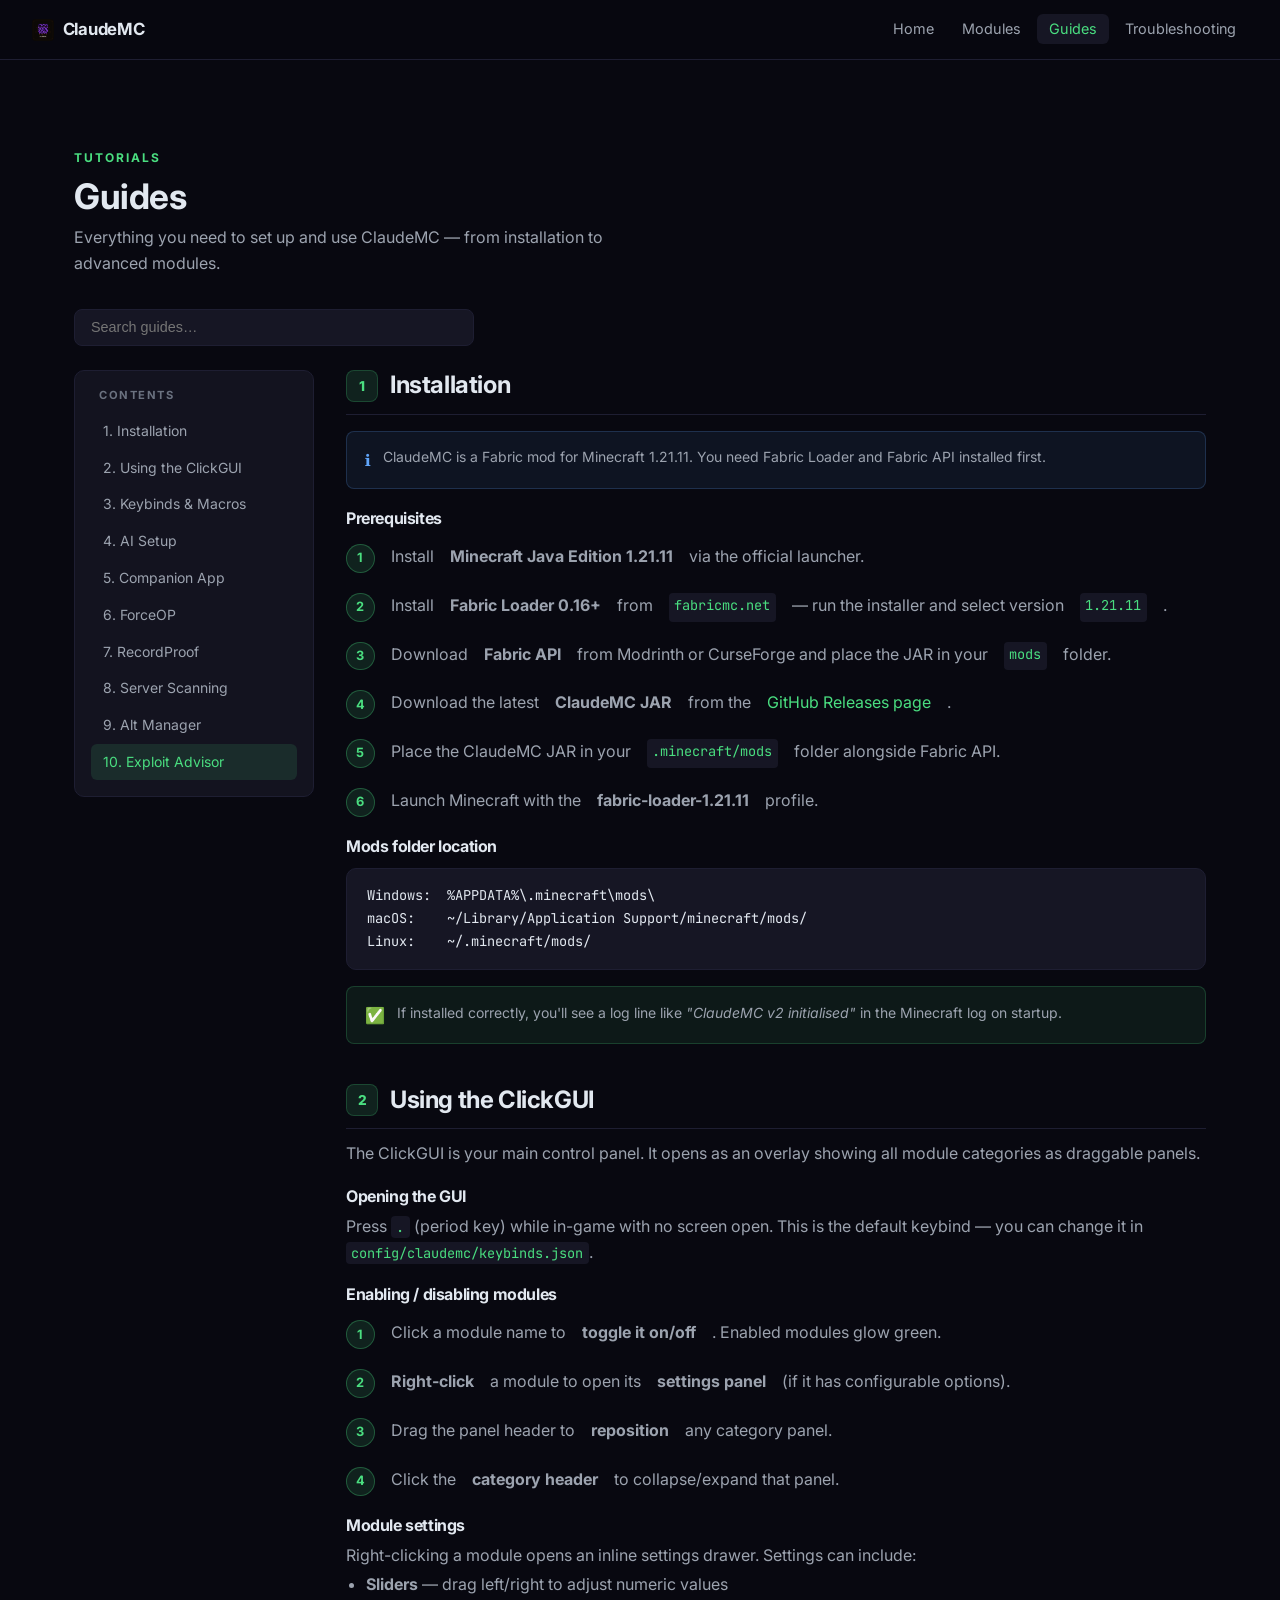
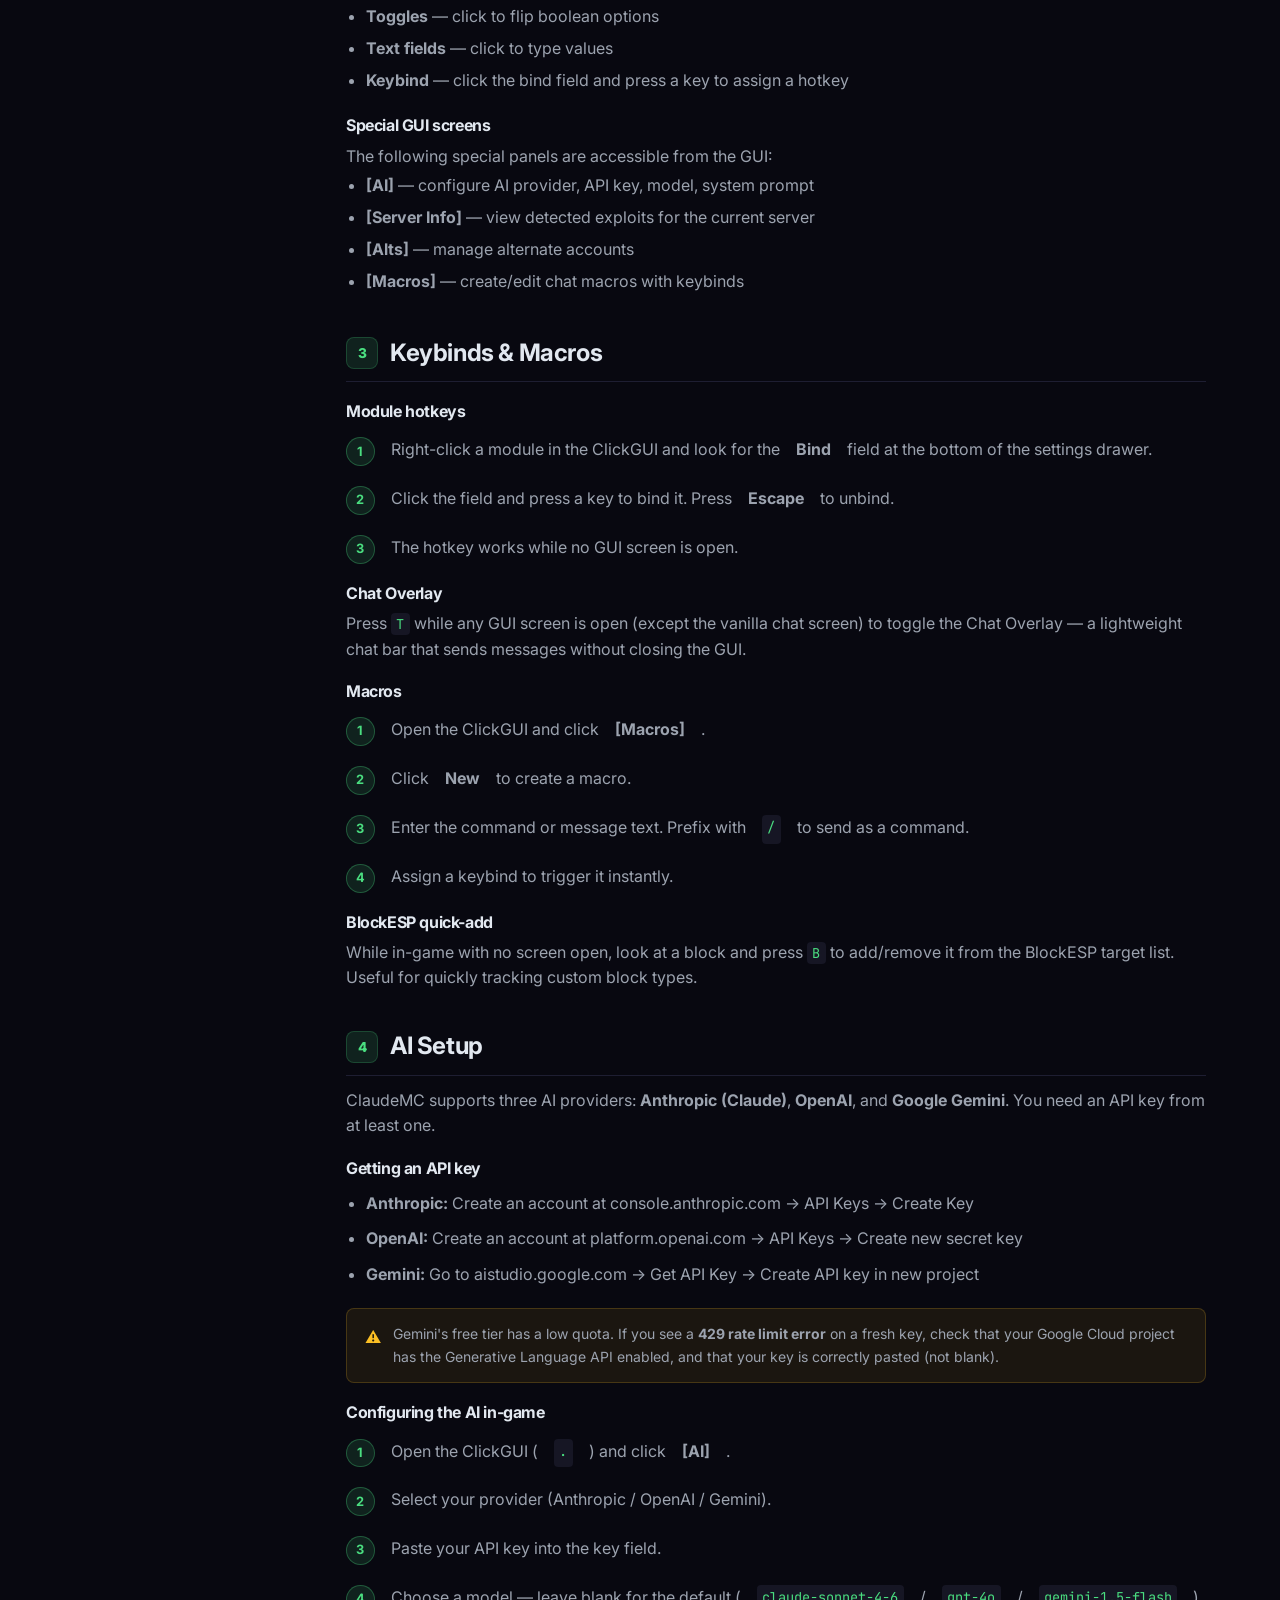
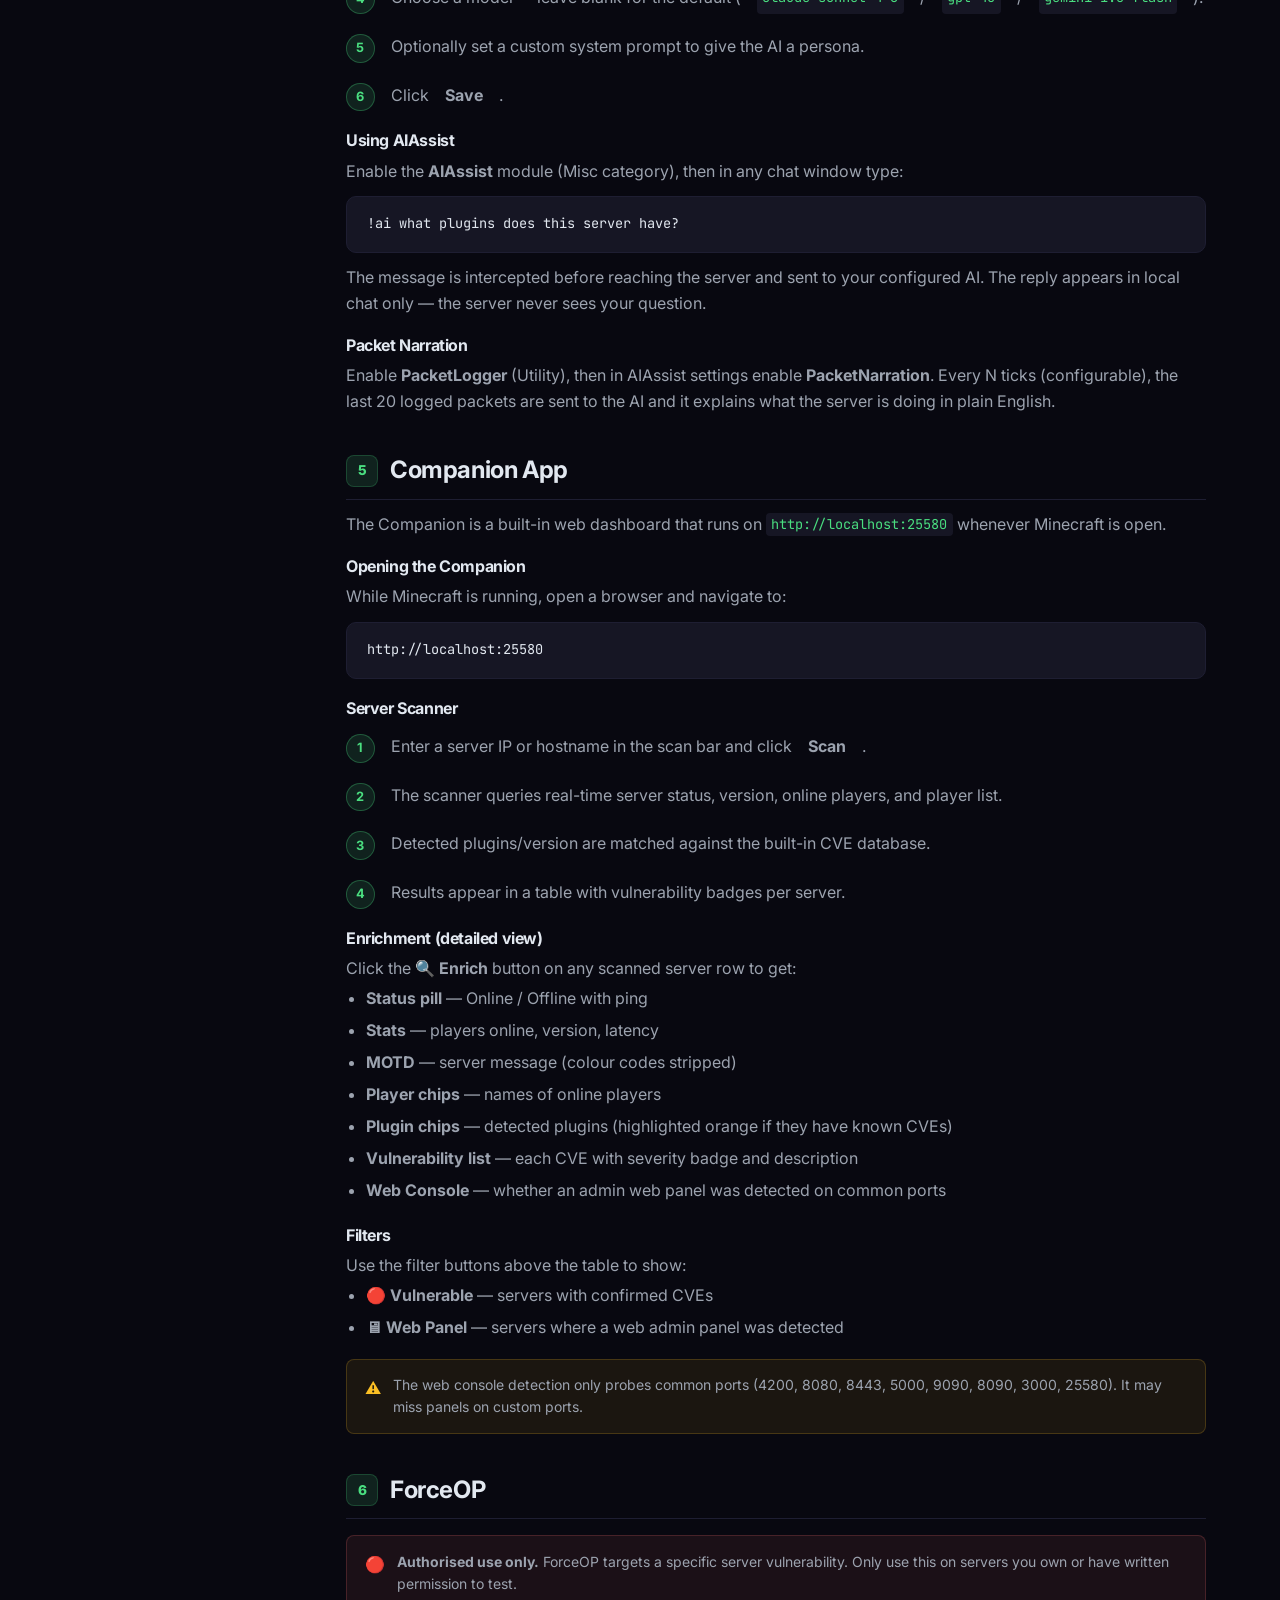
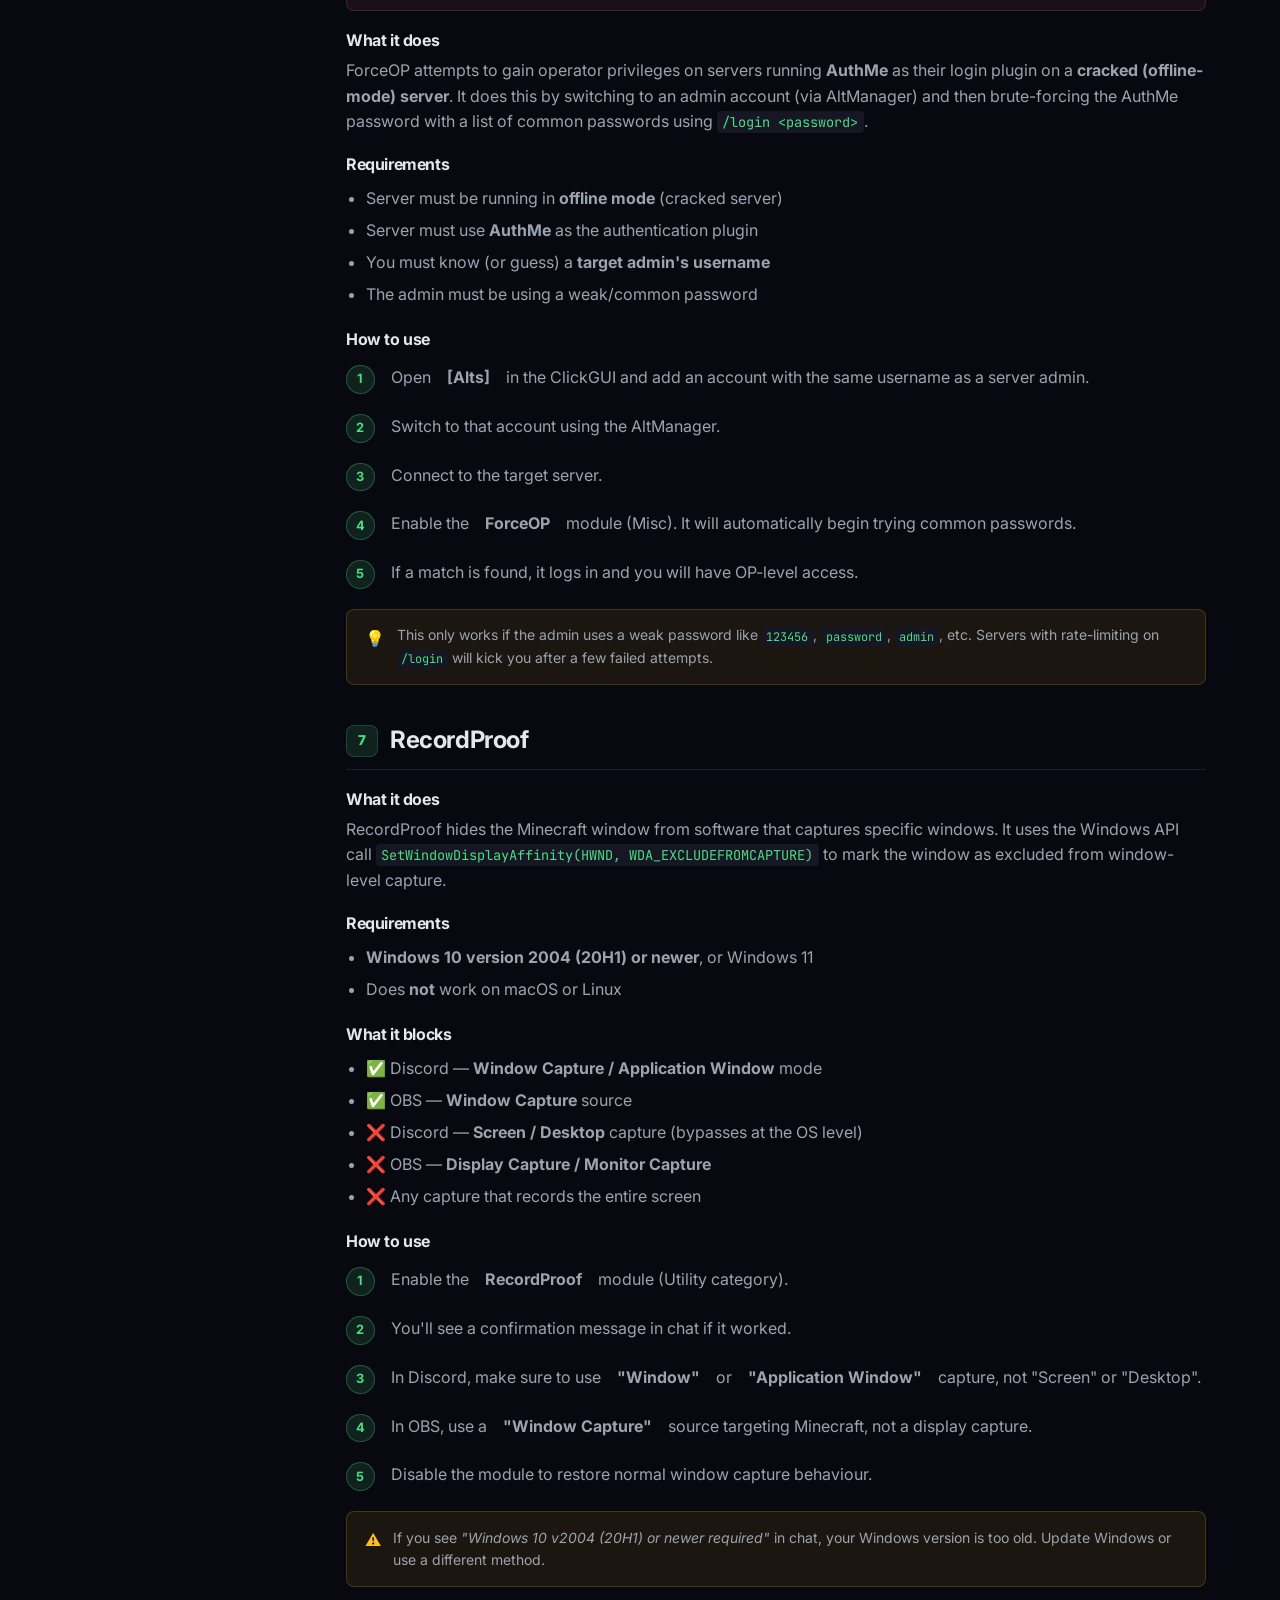
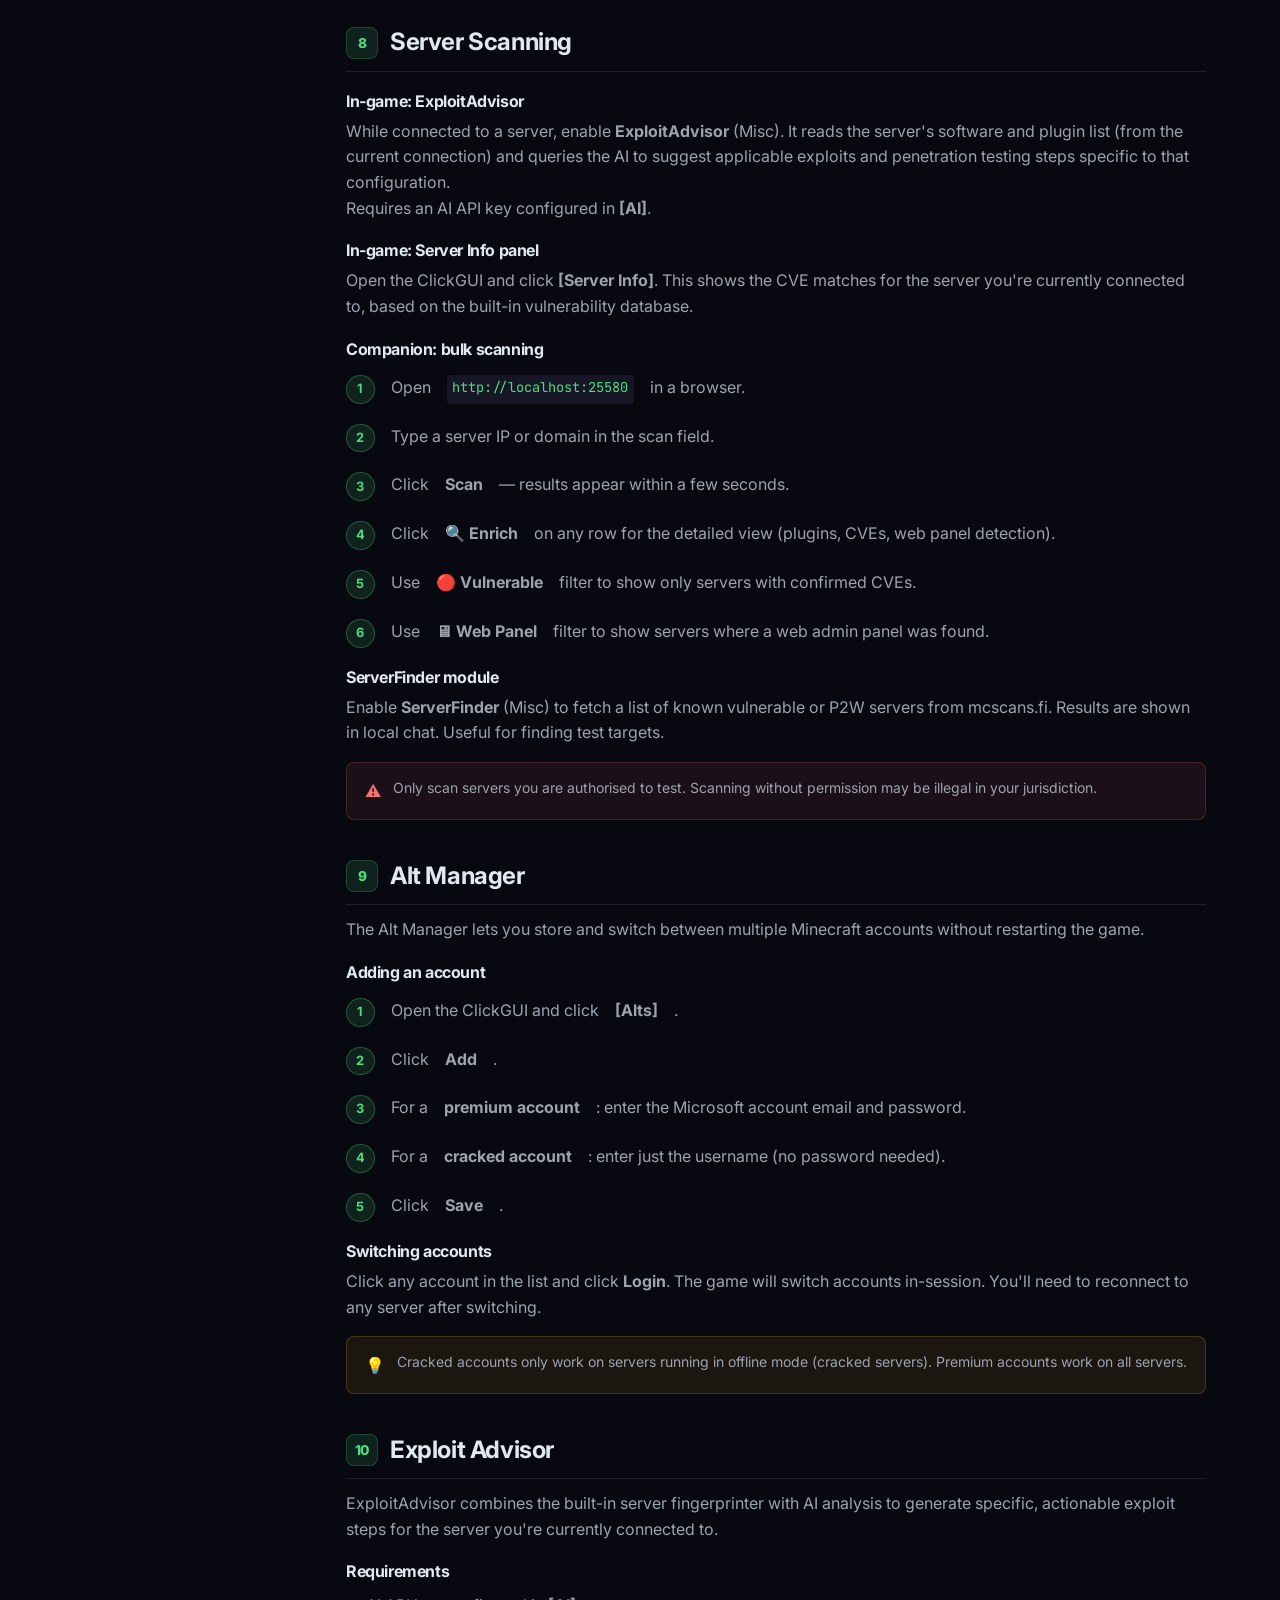
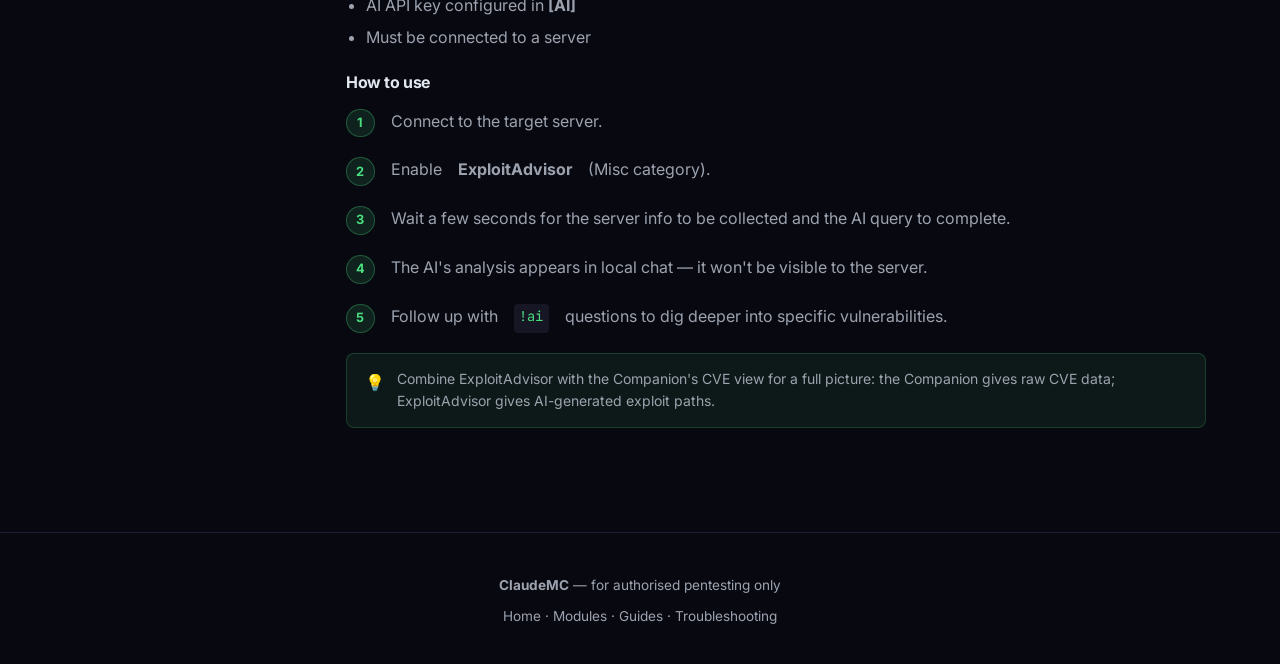
==== commit 1484c69c: "docs: add ClaudeMC favicon and replace nav dot with logo icon" ====
--- a/docs/guides.html
+++ b/docs/guides.html
@@ -5,6 +5,7 @@
   <meta name="viewport" content="width=device-width, initial-scale=1.0">
   <title>Guides – ClaudeMC</title>
   <meta name="description" content="Step-by-step tutorials for ClaudeMC: installation, GUI, AI setup, Companion, ForceOP, RecordProof, server scanning and more.">
+  <link rel="icon" type="image/png" href="favicon.png">
   <link rel="preconnect" href="https://fonts.googleapis.com">
   <link href="https://fonts.googleapis.com/css2?family=Inter:wght@400;500;600;700;800&family=JetBrains+Mono:wght@400;600&display=swap" rel="stylesheet">
   <link rel="stylesheet" href="style.css">
@@ -99,7 +100,7 @@
 <body>
 
 <nav>
-  <a href="index.html" class="nav-logo"><span class="dot"></span>ClaudeMC</a>
+  <a href="index.html" class="nav-logo"><img src="favicon.png" width="22" height="22" style="border-radius:4px;flex-shrink:0;" alt="">ClaudeMC</a>
   <ul class="nav-links">
     <li><a href="index.html">Home</a></li>
     <li><a href="modules.html">Modules</a></li>
--- a/docs/style.css
+++ b/docs/style.css
@@ -65,13 +65,6 @@
   text-decoration: none;
 }
 
-.nav-logo .dot {
-  width: 10px; height: 10px;
-  border-radius: 50%;
-  background: var(--accent);
-  box-shadow: 0 0 8px var(--accent);
-  flex-shrink: 0;
-}
 
 .nav-links {
   display: flex;
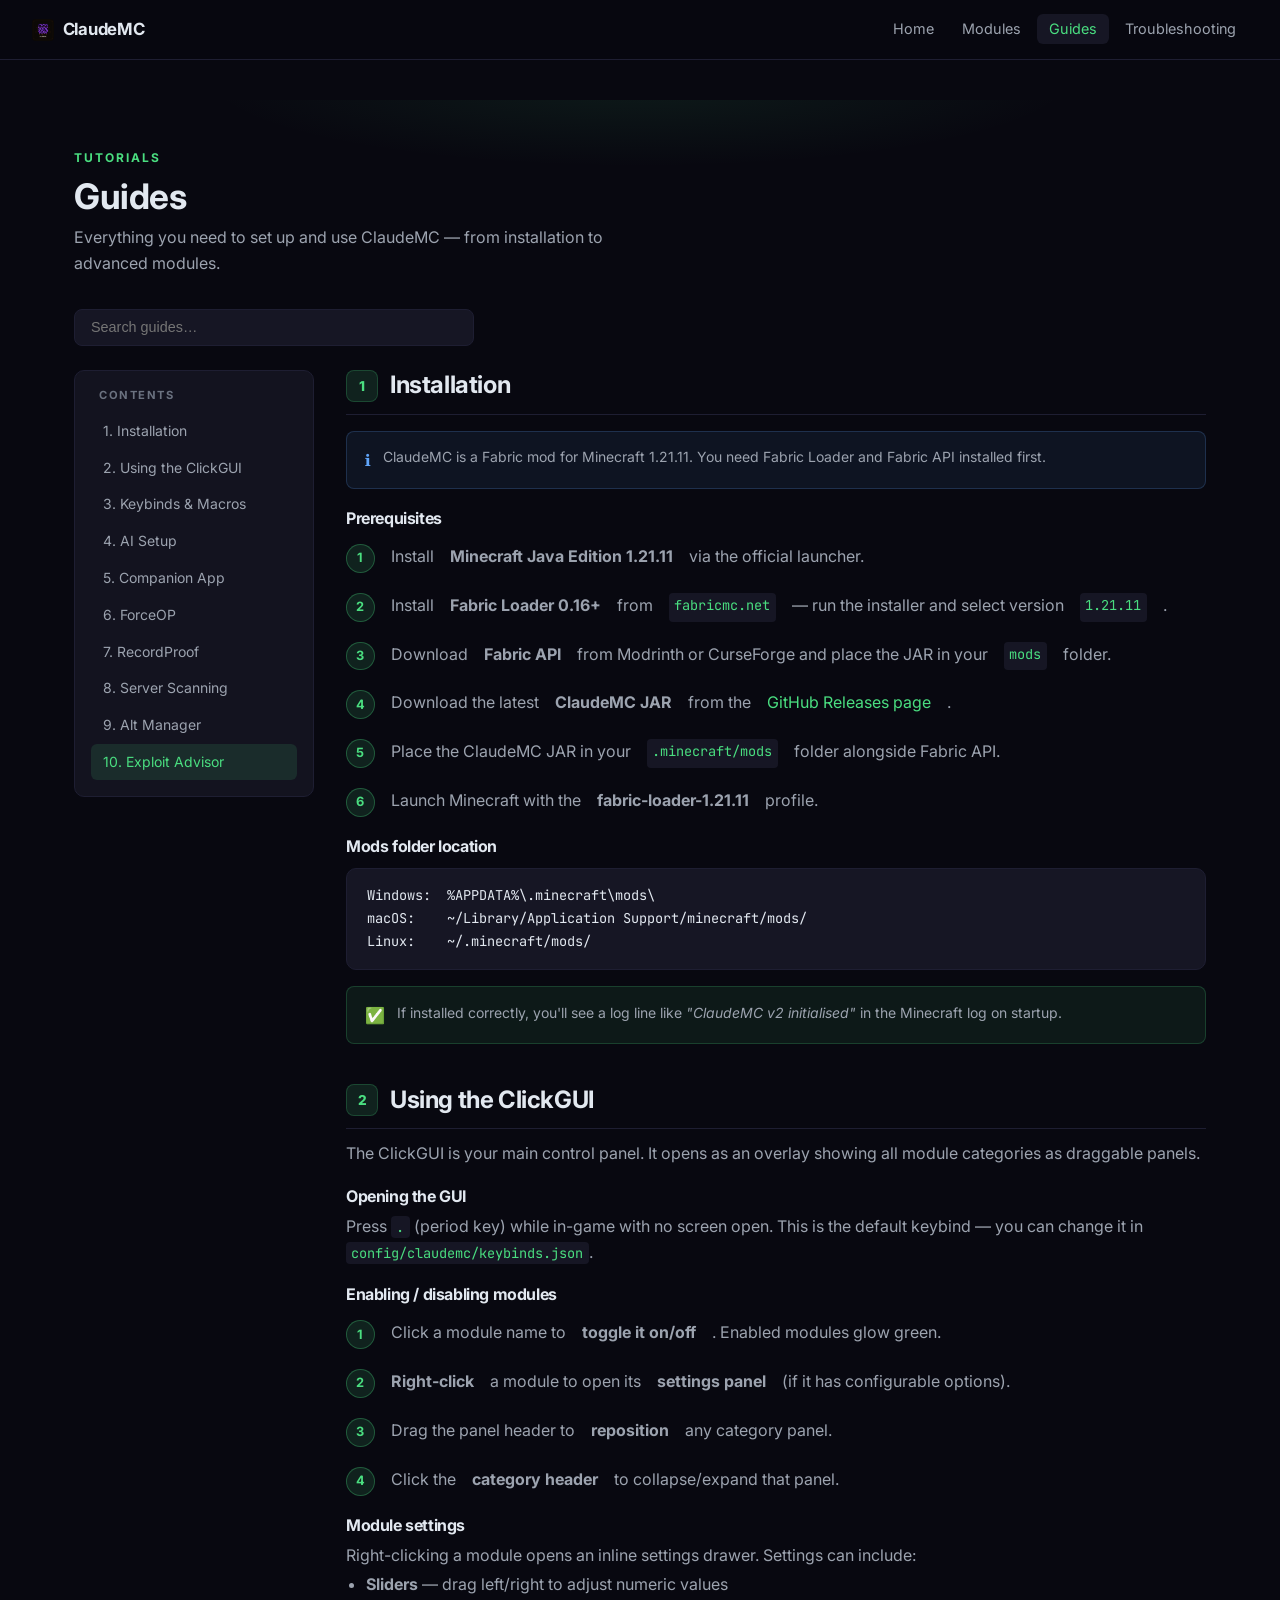
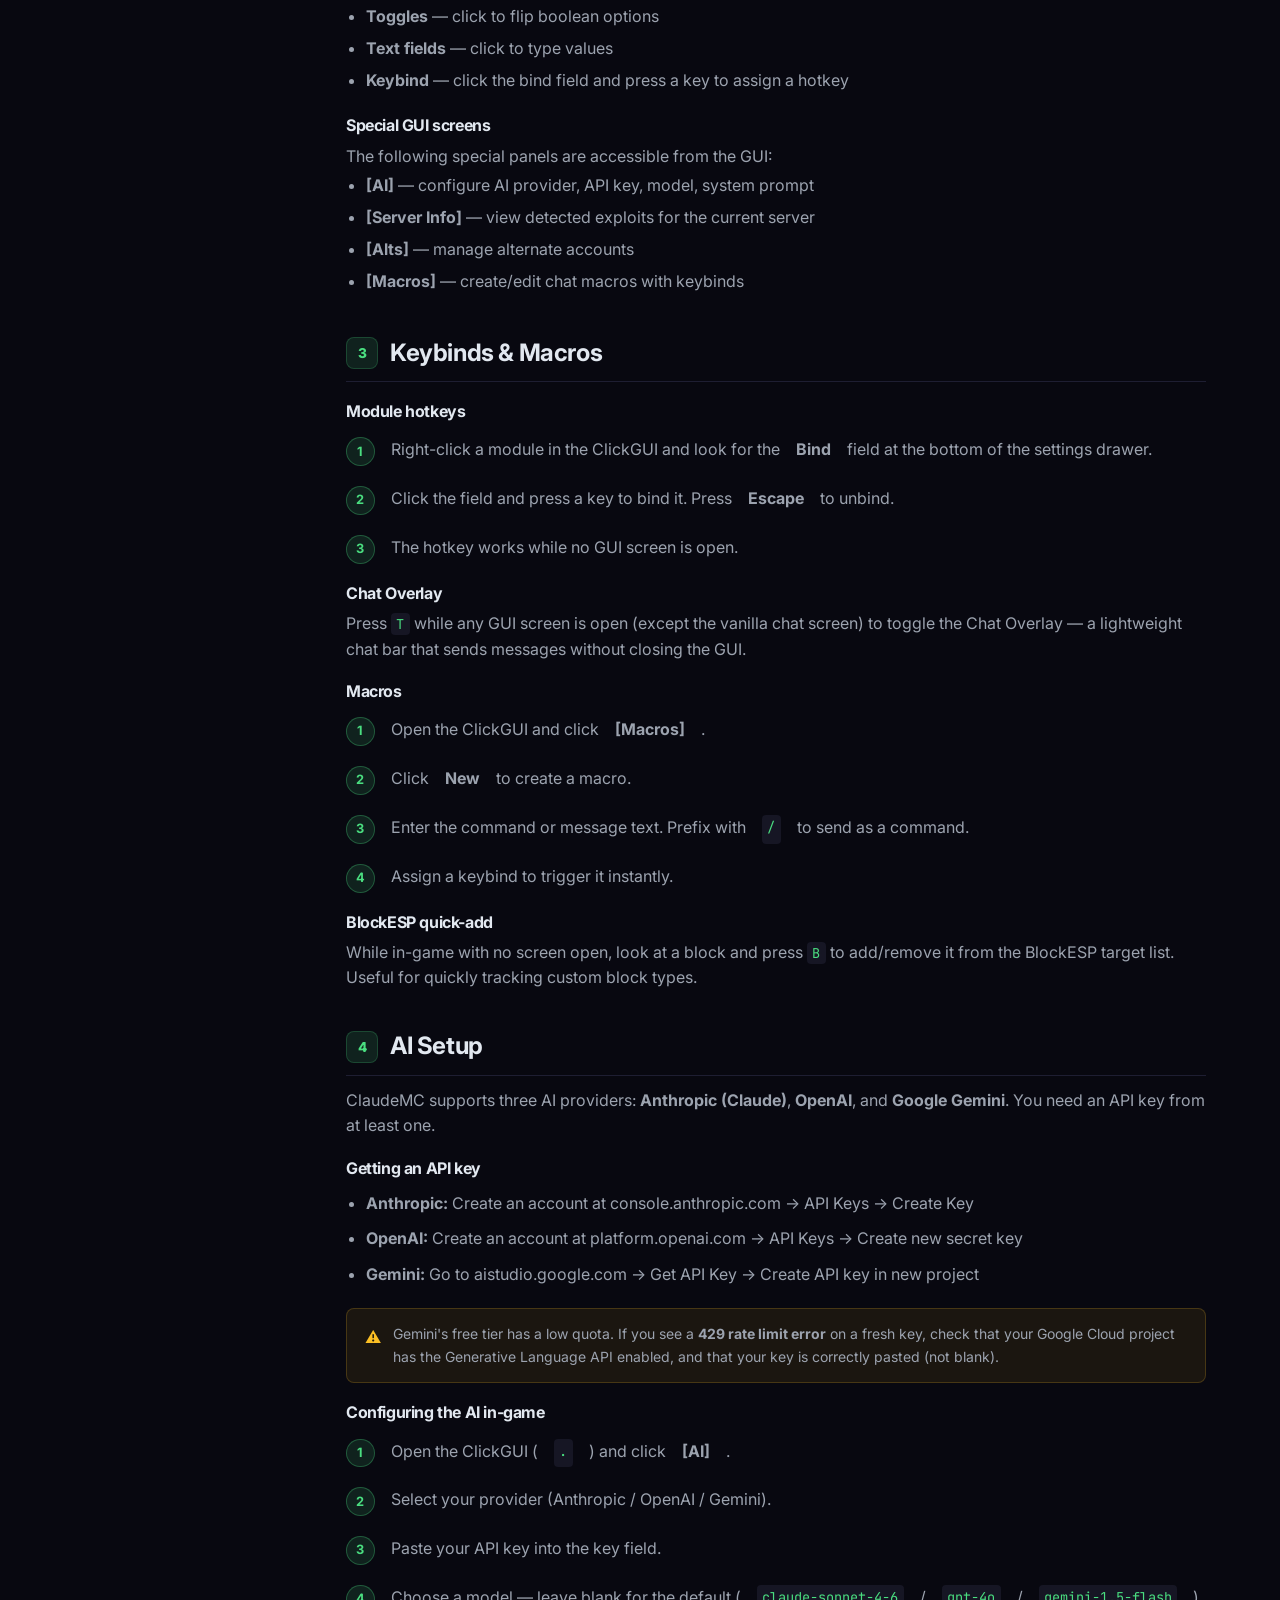
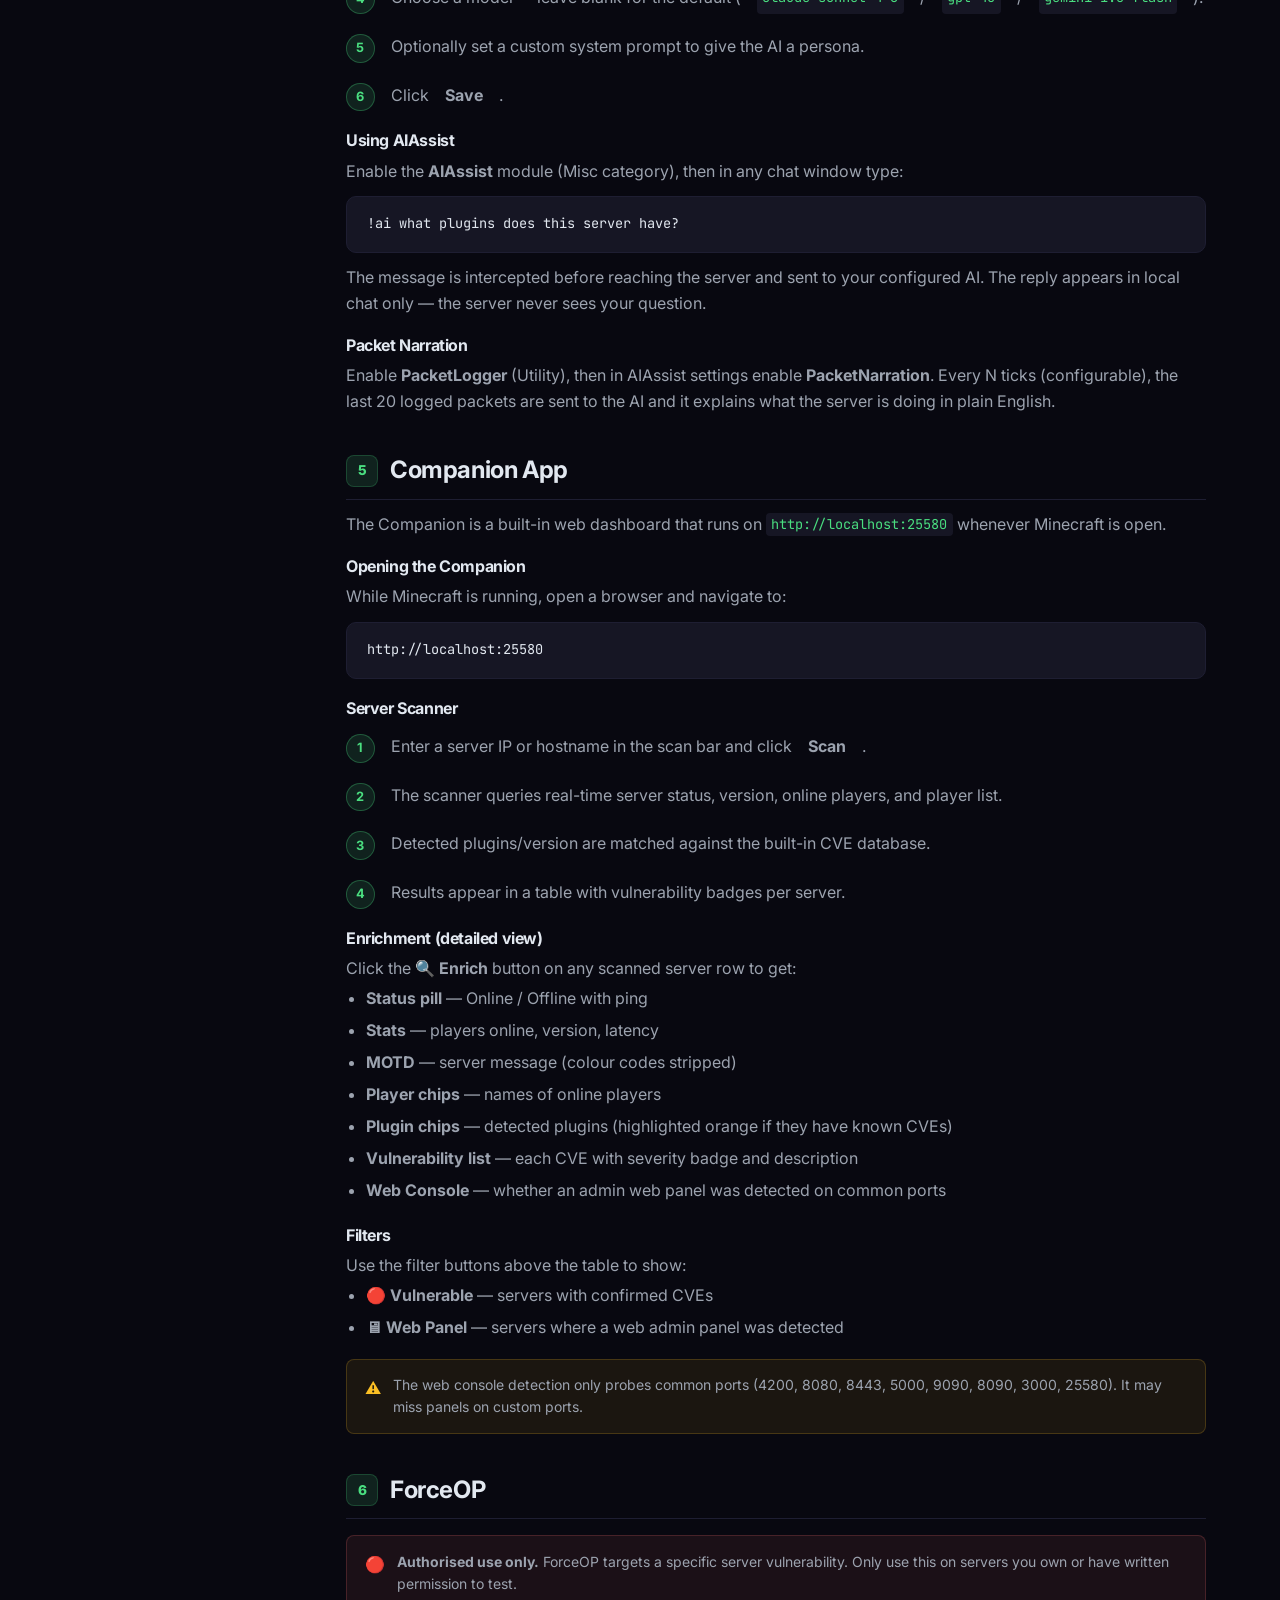
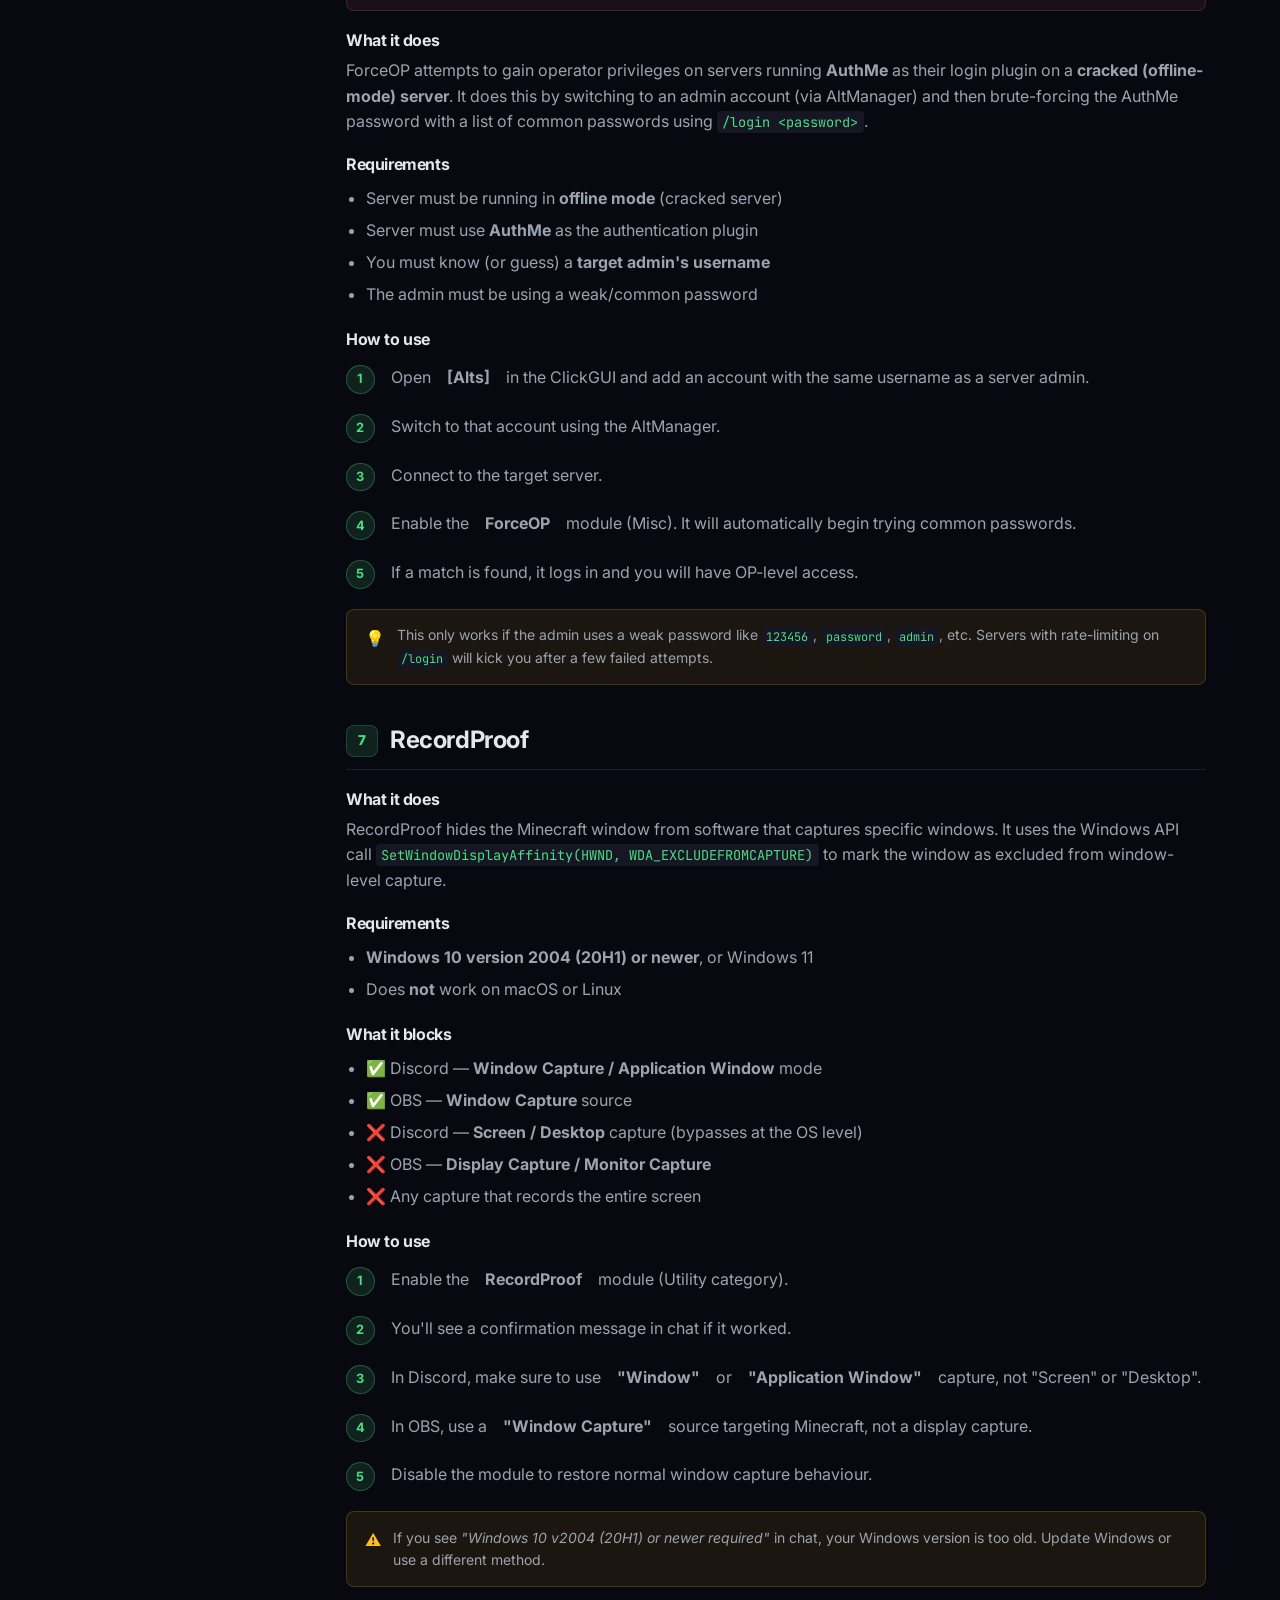
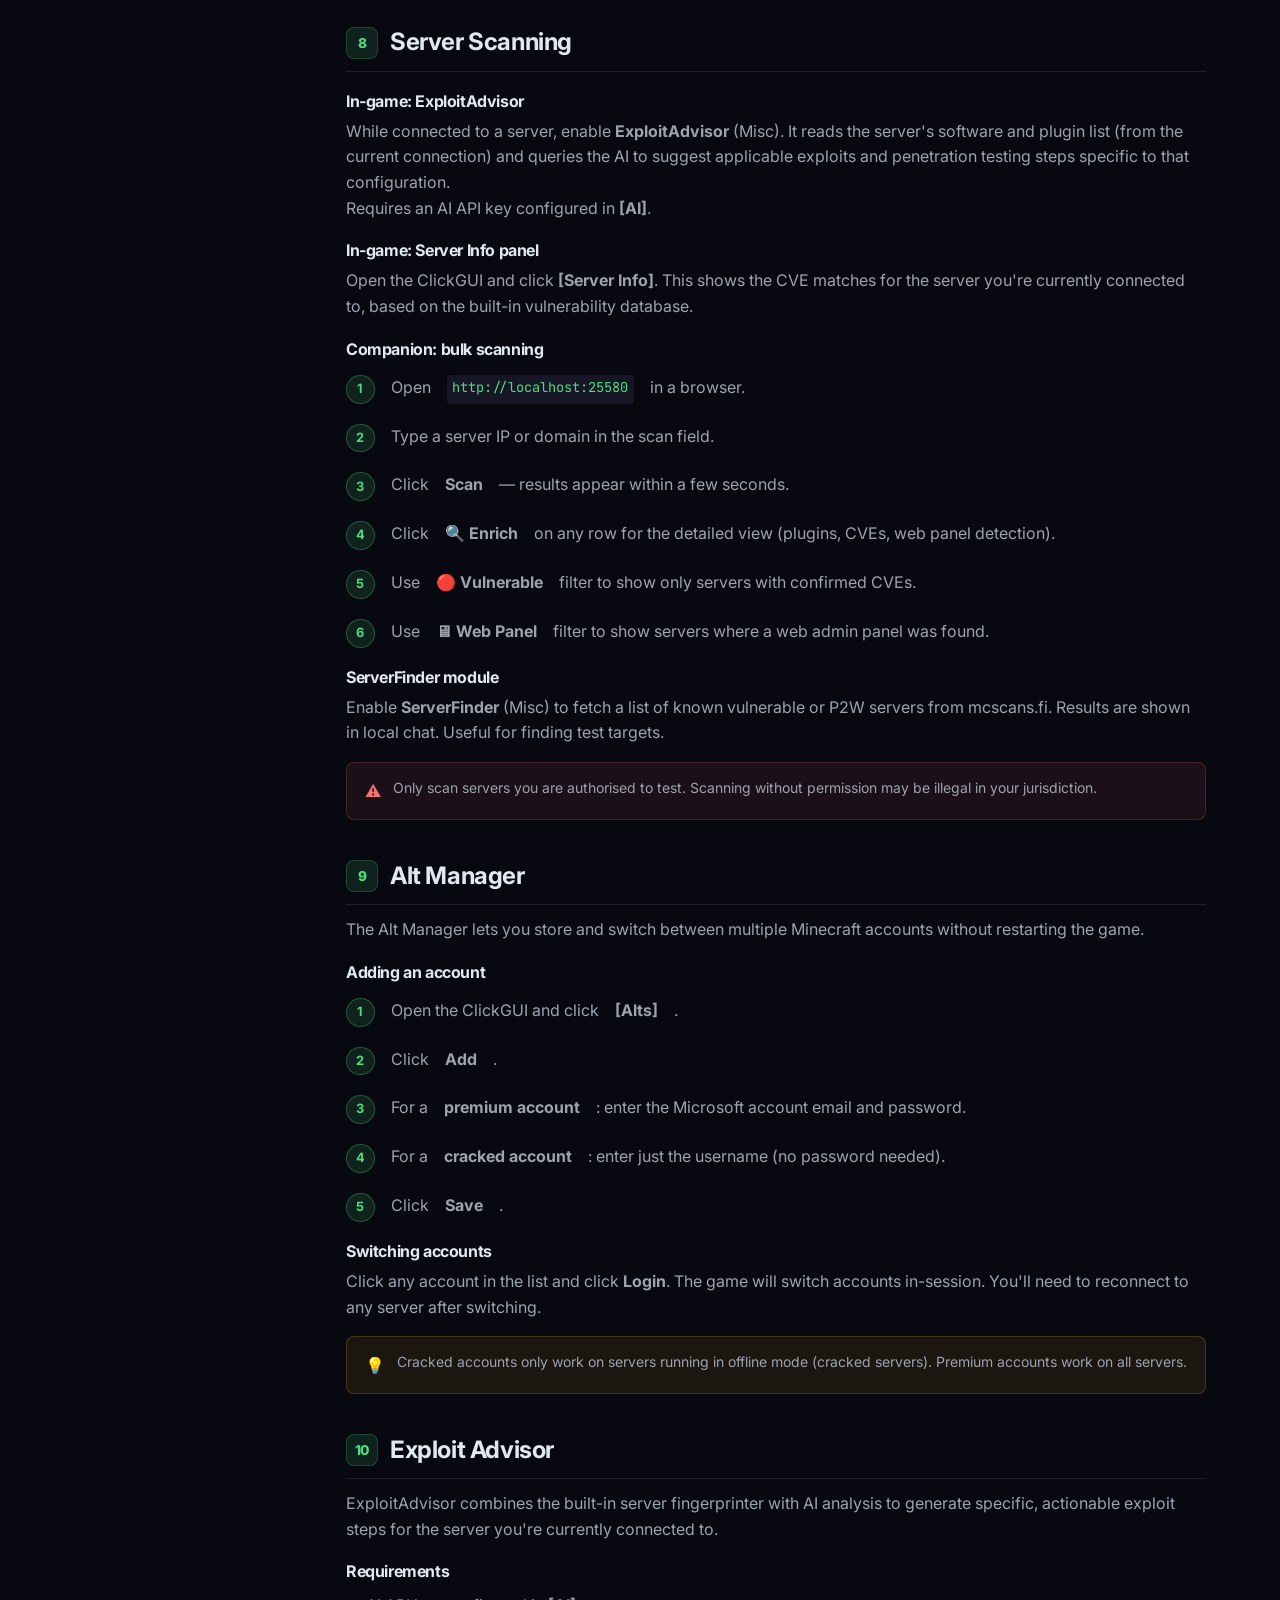
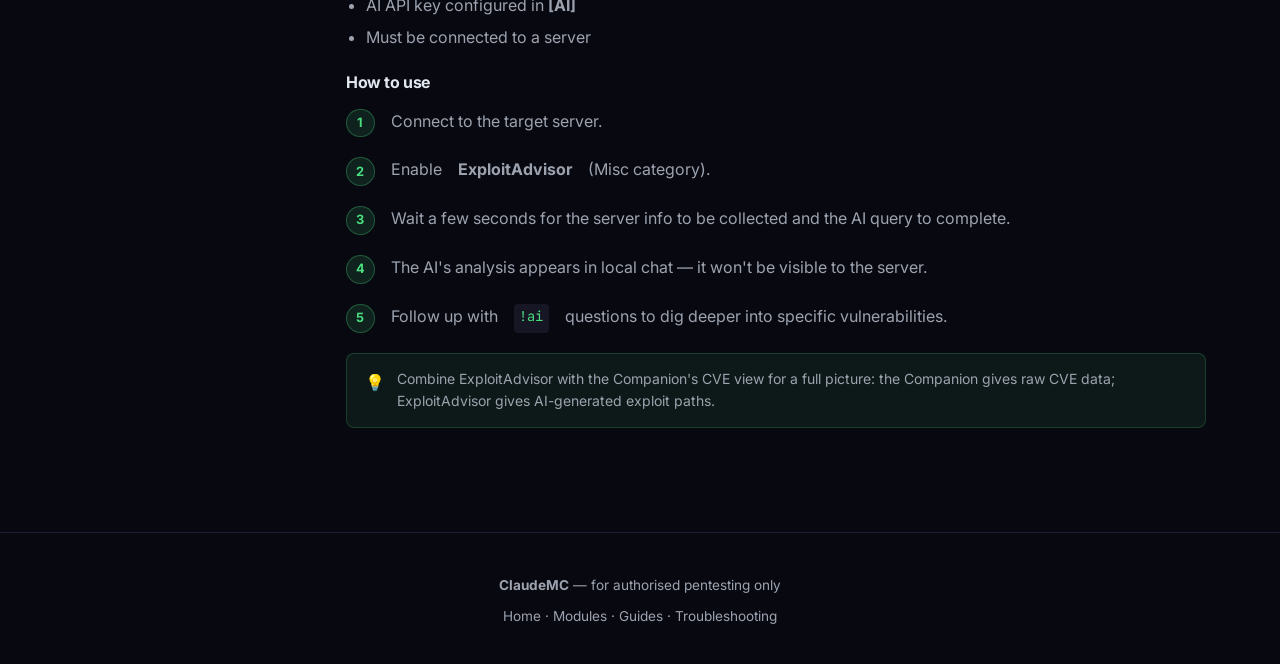
==== commit 327d8321: "docs: animations + requirement label fixes across all pages Subpages (modules, guides, troubleshooti" ====
--- a/docs/guides.html
+++ b/docs/guides.html
@@ -117,14 +117,14 @@
     <p class="section-subtitle">Everything you need to set up and use ClaudeMC — from installation to advanced modules.</p>
   </div>
 
-  <div style="margin-bottom:1.5rem;">
+  <div style="margin-bottom:1.5rem;" data-anim data-anim-delay="0">
     <input type="text" id="guideSearch" placeholder="Search guides…" style="background:var(--bg3);border:1px solid var(--border);border-radius:8px;padding:.6rem 1rem;color:var(--text);font-size:.9rem;outline:none;width:100%;max-width:400px;">
   </div>
 
   <div class="guide-grid">
 
     <!-- Sidebar -->
-    <aside class="sidebar">
+    <aside class="sidebar" data-anim data-anim-delay="0.05">
       <div class="sidebar-title">Contents</div>
       <a href="#installation">1. Installation</a>
       <a href="#clickgui">2. Using the ClickGUI</a>
@@ -142,7 +142,7 @@
     <div class="guides-content">
 
       <!-- ── 1. Installation ──────────────────────────────────────────── -->
-      <div class="guide-item" id="installation">
+      <div class="guide-item" id="installation" data-anim data-anim-delay="0.1">
         <h2><span class="guide-num">1</span> Installation</h2>
 
         <div class="callout callout-blue">
@@ -155,7 +155,7 @@
           <li>Install <strong>Minecraft Java Edition 1.21.11</strong> via the official launcher.</li>
           <li>Install <strong>Fabric Loader 0.16+</strong> from <code>fabricmc.net</code> — run the installer and select version <code>1.21.11</code>.</li>
           <li>Download <strong>Fabric API</strong> from Modrinth or CurseForge and place the JAR in your <code>mods</code> folder.</li>
-          <li>Download the latest <strong>ClaudeMC JAR</strong> from the <a href="https://github.com/l0azathkamil/claudemc.v1/releases/latest">GitHub Releases page</a>.</li>
+          <li>Download the latest <strong>ClaudeMC JAR</strong> from the <a href="https://github.com/ClaudeMC-Client/claudemc.v1/releases/latest">GitHub Releases page</a>.</li>
           <li>Place the ClaudeMC JAR in your <code>.minecraft/mods</code> folder alongside Fabric API.</li>
           <li>Launch Minecraft with the <strong>fabric-loader-1.21.11</strong> profile.</li>
         </ul>
@@ -172,7 +172,7 @@
       </div>
 
       <!-- ── 2. ClickGUI ──────────────────────────────────────────────── -->
-      <div class="guide-item" id="clickgui">
+      <div class="guide-item" id="clickgui" data-anim data-anim-delay="0.1">
         <h2><span class="guide-num">2</span> Using the ClickGUI</h2>
 
         <p>The ClickGUI is your main control panel. It opens as an overlay showing all module categories as draggable panels.</p>
@@ -208,7 +208,7 @@
       </div>
 
       <!-- ── 3. Keybinds & Macros ──────────────────────────────────────── -->
-      <div class="guide-item" id="keybinds">
+      <div class="guide-item" id="keybinds" data-anim data-anim-delay="0.1">
         <h2><span class="guide-num">3</span> Keybinds &amp; Macros</h2>
 
         <h3>Module hotkeys</h3>
@@ -234,7 +234,7 @@
       </div>
 
       <!-- ── 4. AI Setup ───────────────────────────────────────────────── -->
-      <div class="guide-item" id="ai-setup">
+      <div class="guide-item" id="ai-setup" data-anim data-anim-delay="0.1">
         <h2><span class="guide-num">4</span> AI Setup</h2>
 
         <p>ClaudeMC supports three AI providers: <strong>Anthropic (Claude)</strong>, <strong>OpenAI</strong>, and <strong>Google Gemini</strong>. You need an API key from at least one.</p>
@@ -271,7 +271,7 @@
       </div>
 
       <!-- ── 5. Companion App ──────────────────────────────────────────── -->
-      <div class="guide-item" id="companion">
+      <div class="guide-item" id="companion" data-anim data-anim-delay="0.1">
         <h2><span class="guide-num">5</span> Companion App</h2>
 
         <p>The Companion is a built-in web dashboard that runs on <code>http://localhost:25580</code> whenever Minecraft is open.</p>
@@ -314,7 +314,7 @@
       </div>
 
       <!-- ── 6. ForceOP ────────────────────────────────────────────────── -->
-      <div class="guide-item" id="forceop">
+      <div class="guide-item" id="forceop" data-anim data-anim-delay="0.1">
         <h2><span class="guide-num">6</span> ForceOP</h2>
 
         <div class="callout callout-red">
@@ -349,7 +349,7 @@
       </div>
 
       <!-- ── 7. RecordProof ────────────────────────────────────────────── -->
-      <div class="guide-item" id="recordproof">
+      <div class="guide-item" id="recordproof" data-anim data-anim-delay="0.1">
         <h2><span class="guide-num">7</span> RecordProof</h2>
 
         <h3>What it does</h3>
@@ -386,7 +386,7 @@
       </div>
 
       <!-- ── 8. Server Scanning ─────────────────────────────────────────── -->
-      <div class="guide-item" id="scanning">
+      <div class="guide-item" id="scanning" data-anim data-anim-delay="0.1">
         <h2><span class="guide-num">8</span> Server Scanning</h2>
 
         <h3>In-game: ExploitAdvisor</h3>
@@ -416,7 +416,7 @@
       </div>
 
       <!-- ── 9. Alt Manager ─────────────────────────────────────────────── -->
-      <div class="guide-item" id="altmanager">
+      <div class="guide-item" id="altmanager" data-anim data-anim-delay="0.1">
         <h2><span class="guide-num">9</span> Alt Manager</h2>
 
         <p>The Alt Manager lets you store and switch between multiple Minecraft accounts without restarting the game.</p>
@@ -440,7 +440,7 @@
       </div>
 
       <!-- ── 10. Exploit Advisor ────────────────────────────────────────── -->
-      <div class="guide-item" id="exploitadvisor">
+      <div class="guide-item" id="exploitadvisor" data-anim data-anim-delay="0.1">
         <h2><span class="guide-num">10</span> Exploit Advisor</h2>
 
         <p>ExploitAdvisor combines the built-in server fingerprinter with AI analysis to generate specific, actionable exploit steps for the server you're currently connected to.</p>
--- a/docs/style.css
+++ b/docs/style.css
@@ -465,6 +465,69 @@
 .mt-4 { margin-top: 1rem; }
 .mb-2 { margin-bottom: .5rem; }
 .mb-4 { margin-bottom: 1rem; }
+/* ── Subpage hero glow ────────────────────────────────────────────────── */
+.page-hero {
+  position: relative;
+  overflow: hidden;
+}
+.page-hero::before {
+  content: '';
+  position: absolute;
+  inset: 0;
+  background: radial-gradient(ellipse 55% 60% at 50% -10%, rgba(74,222,128,.09) 0%, transparent 70%);
+  pointer-events: none;
+  animation: heroGlow 5s ease-in-out infinite alternate;
+}
+.page-hero > * { position: relative; z-index: 1; }
+
+@keyframes heroGlow {
+  from { opacity: .6; transform: scale(1); }
+  to   { opacity: 1;  transform: scale(1.08); }
+}
+
+/* ── Table row entrance ───────────────────────────────────────────────── */
+@keyframes rowSlide {
+  from { opacity: 0; transform: translateX(-10px); }
+  to   { opacity: 1; transform: none; }
+}
+tbody tr.row-anim {
+  animation: rowSlide .35s cubic-bezier(.22,1,.36,1) both;
+}
+
+/* ── Accordion item entrance ──────────────────────────────────────────── */
+details.ts-item[data-anim],
+.guide-item[data-anim] {
+  transition-property: opacity, transform;
+  transition-duration: .5s;
+  transition-timing-function: cubic-bezier(.22,1,.36,1);
+}
+
+/* ── Scroll-entrance animations ───────────────────────────────────────── */
+@keyframes fadeUp {
+  from { opacity: 0; transform: translateY(24px); }
+  to   { opacity: 1; transform: translateY(0); }
+}
+.fade-up {
+  opacity: 0;
+  animation: fadeUp .55s cubic-bezier(.22,1,.36,1) forwards;
+}
+.fade-up.delay-1 { animation-delay: .08s; }
+.fade-up.delay-2 { animation-delay: .16s; }
+.fade-up.delay-3 { animation-delay: .24s; }
+.fade-up.delay-4 { animation-delay: .32s; }
+
+/* JS adds .is-visible to trigger the animation */
+[data-anim] {
+  opacity: 0;
+  transform: translateY(22px);
+  transition: opacity .55s cubic-bezier(.22,1,.36,1),
+              transform .55s cubic-bezier(.22,1,.36,1);
+}
+[data-anim].is-visible {
+  opacity: 1;
+  transform: none;
+}
+
 .hidden { display: none !important; }
 .text-accent { color: var(--accent); }
 .text-muted  { color: var(--muted2); }
